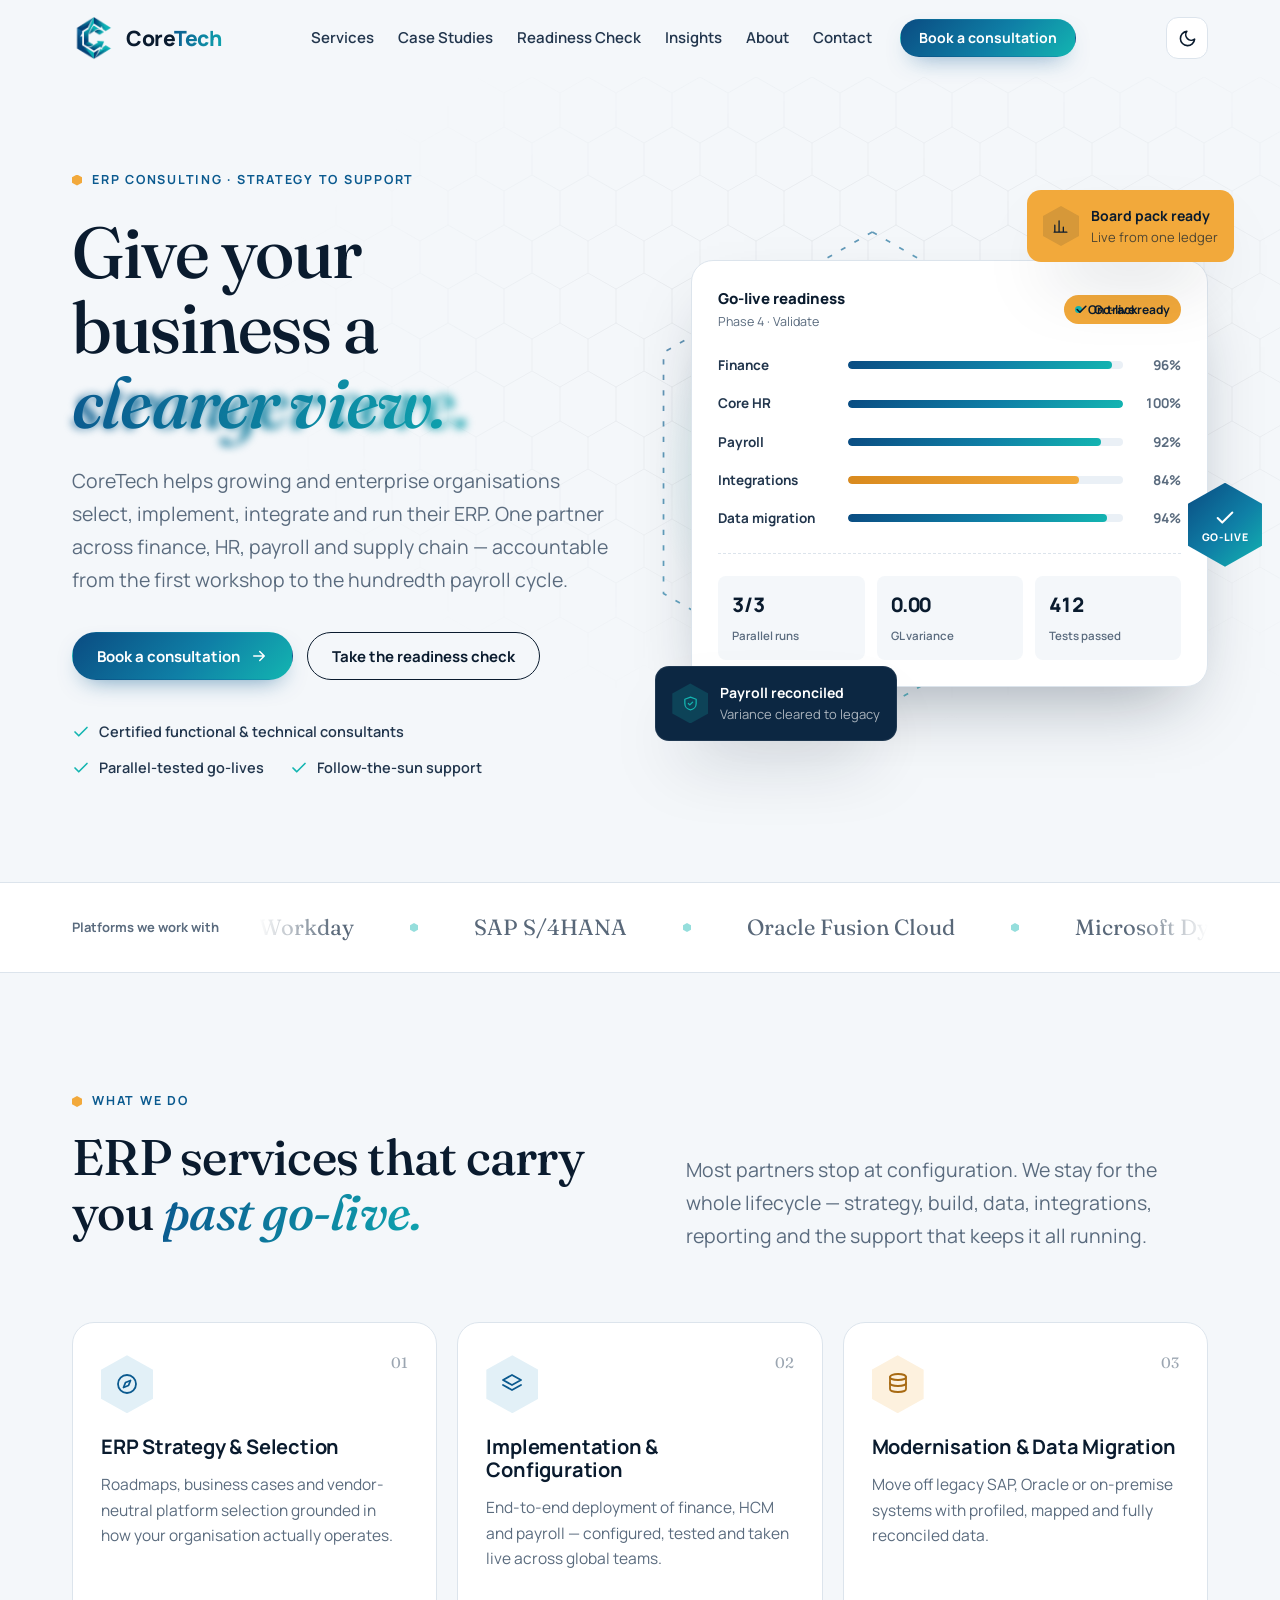
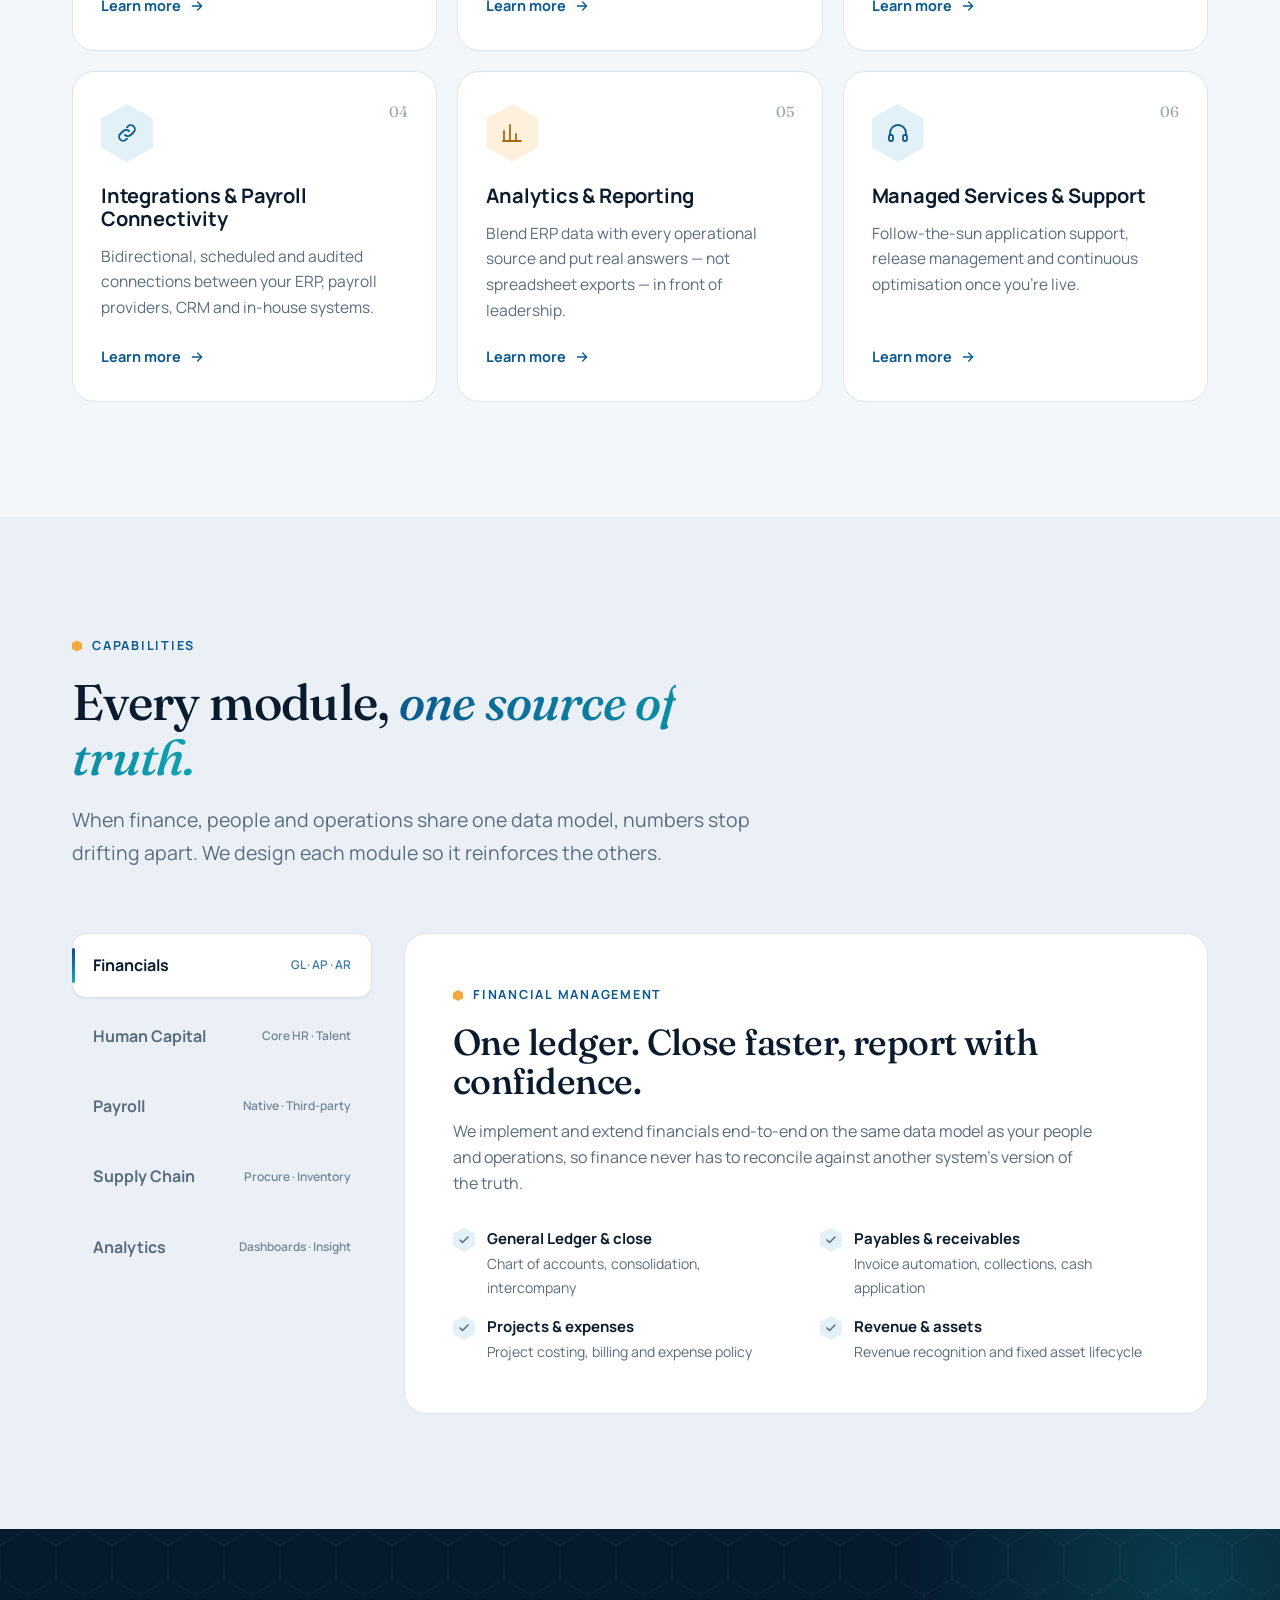
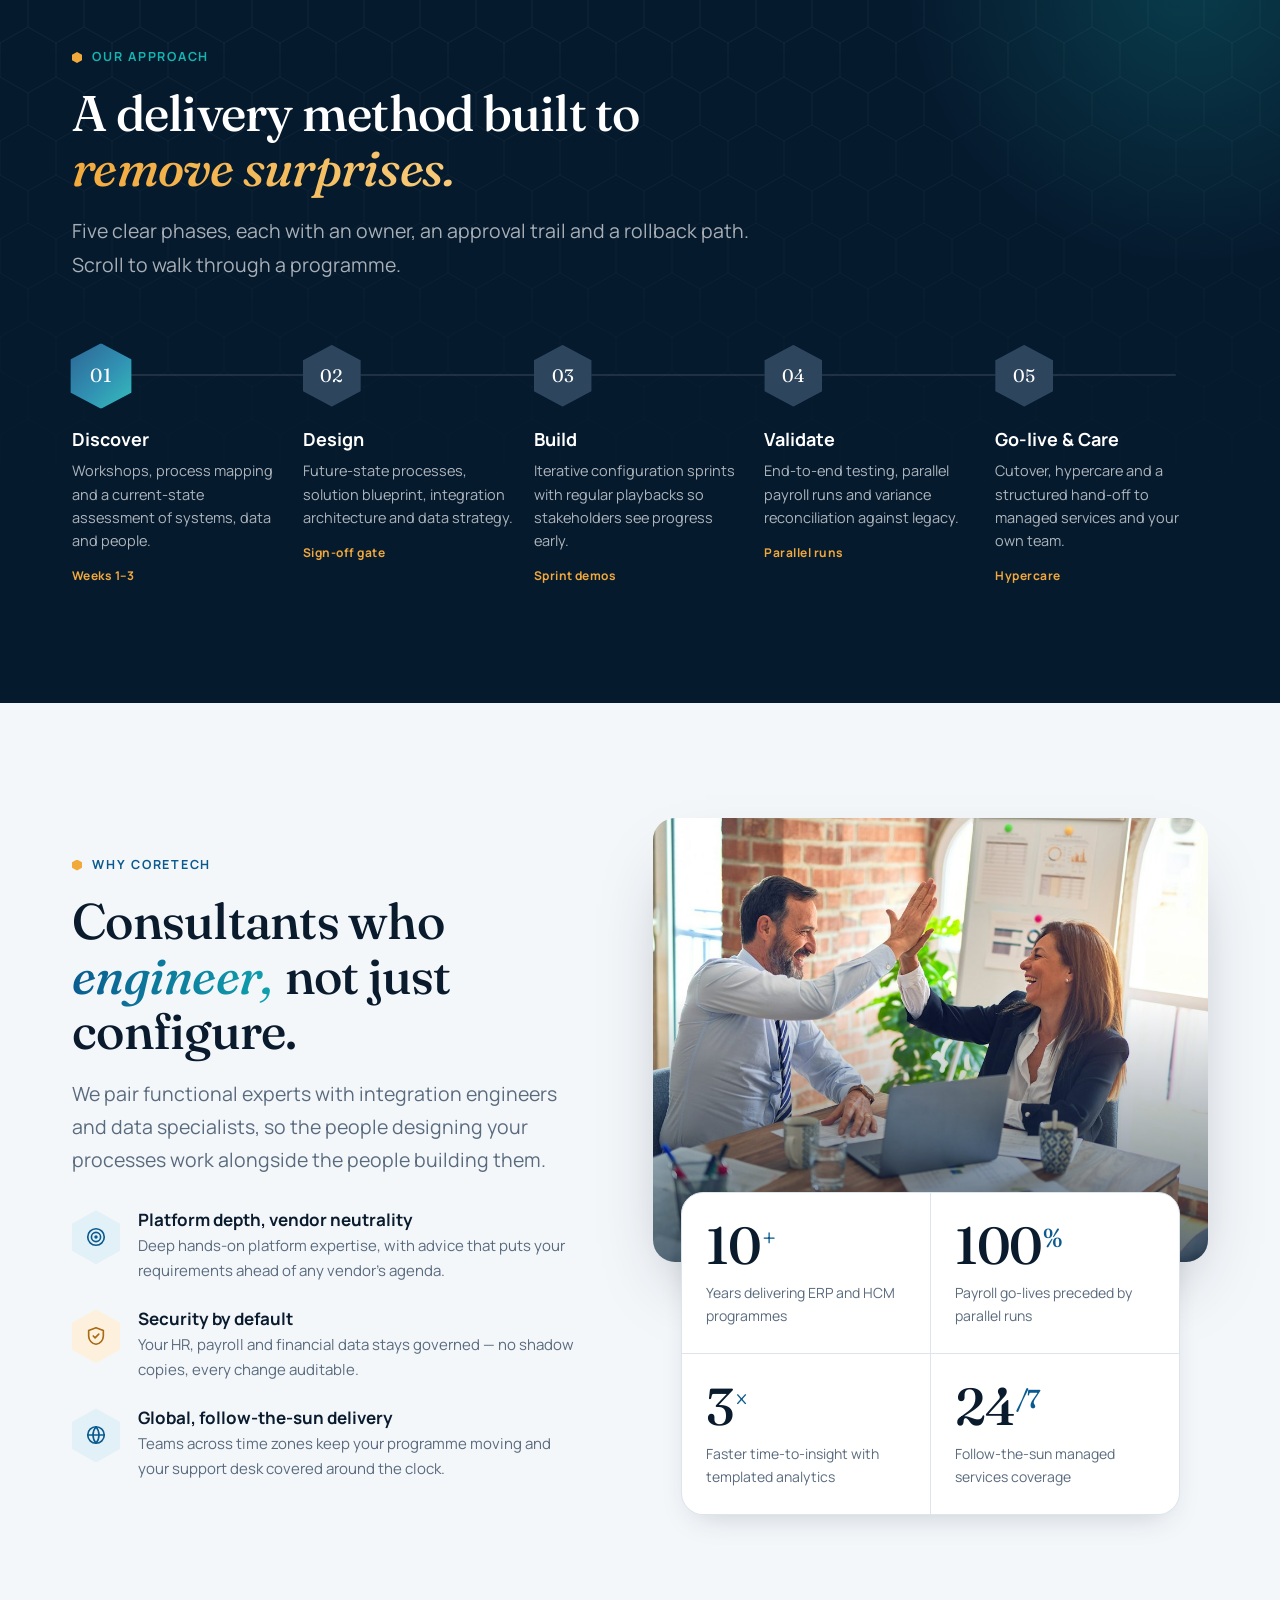
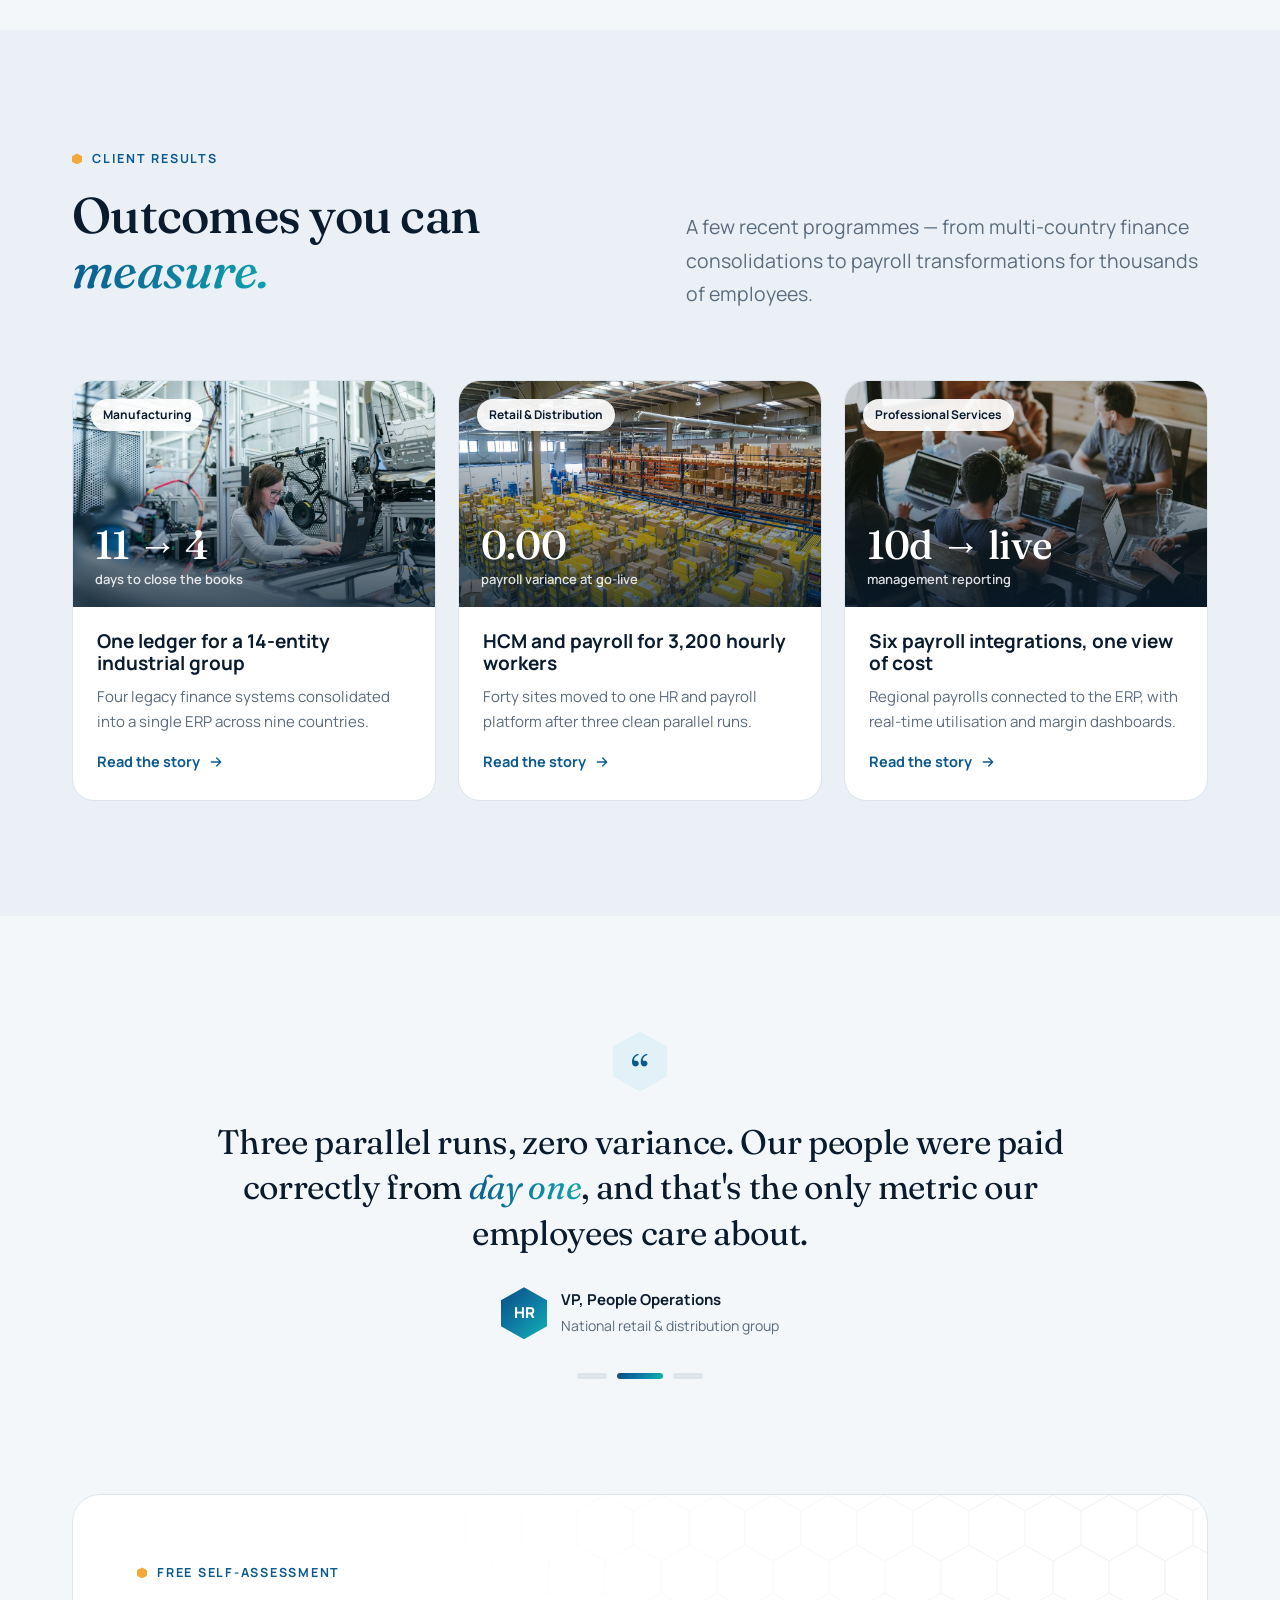
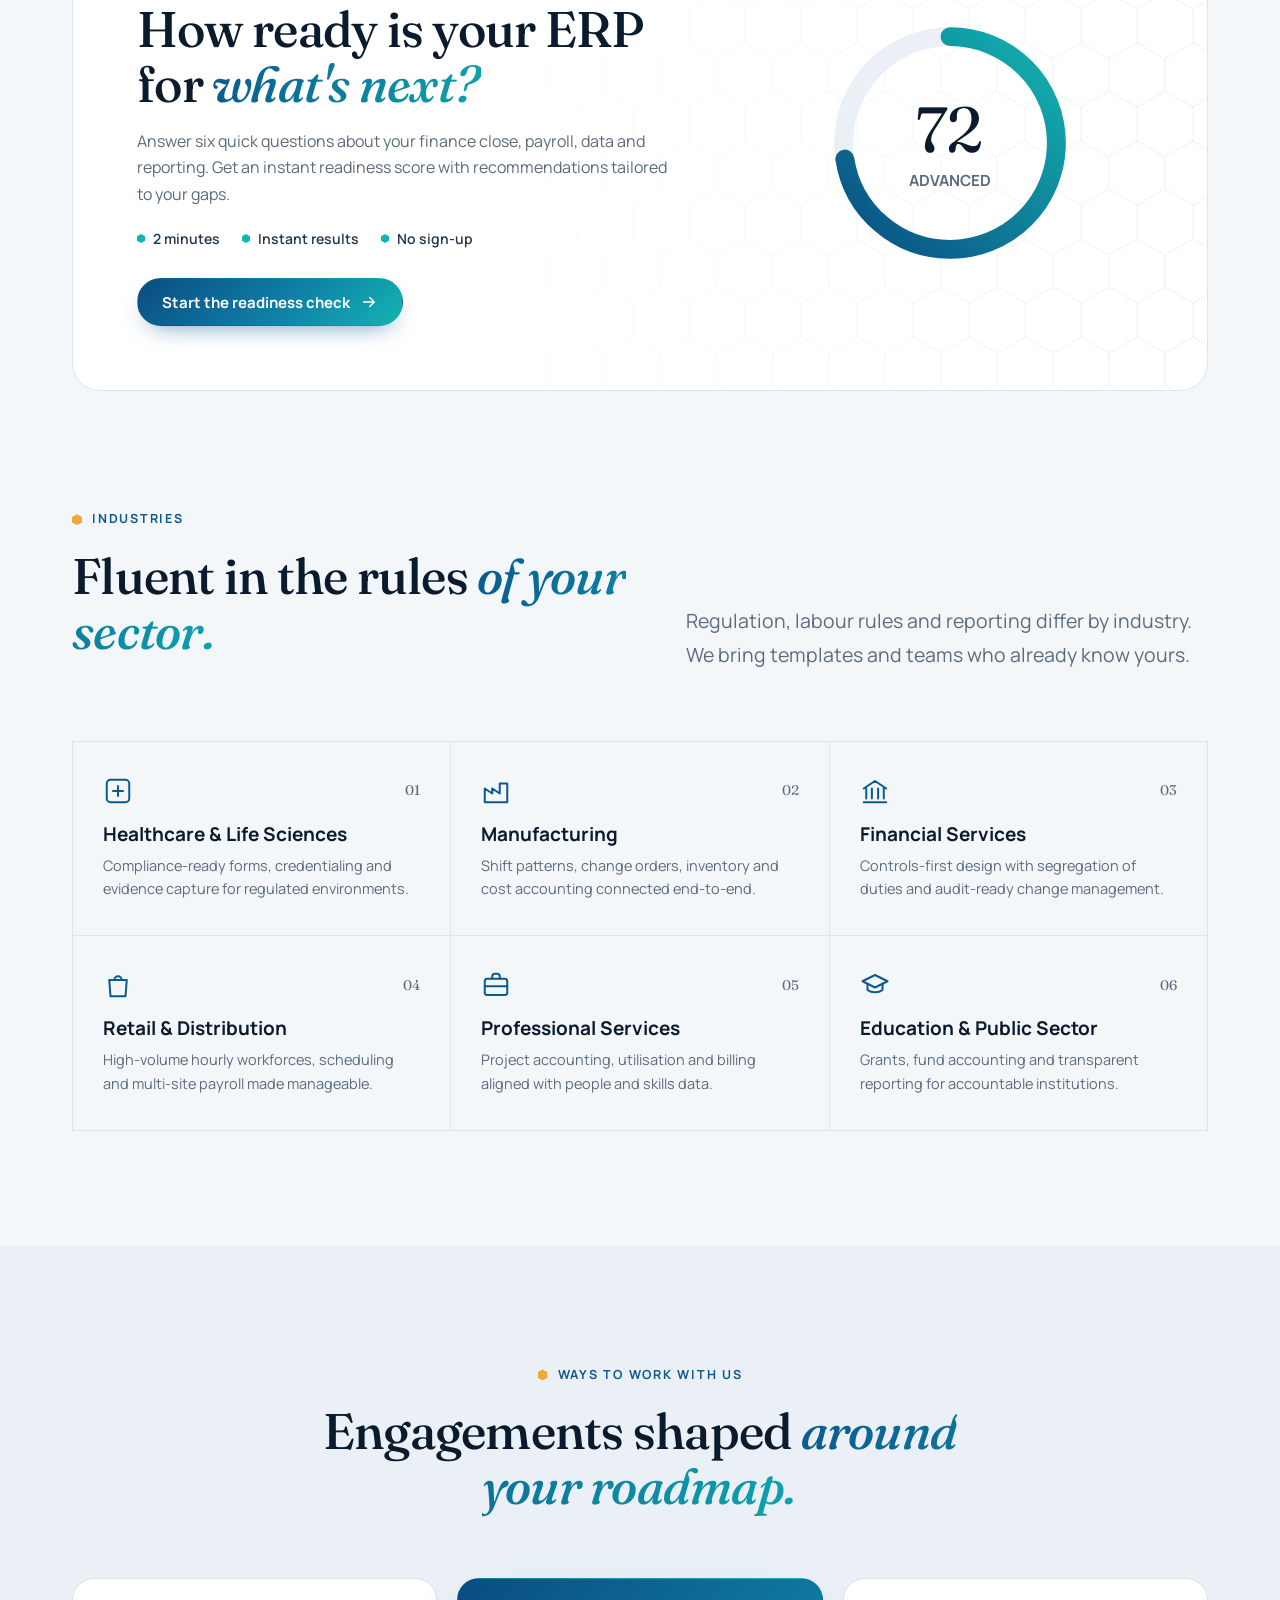
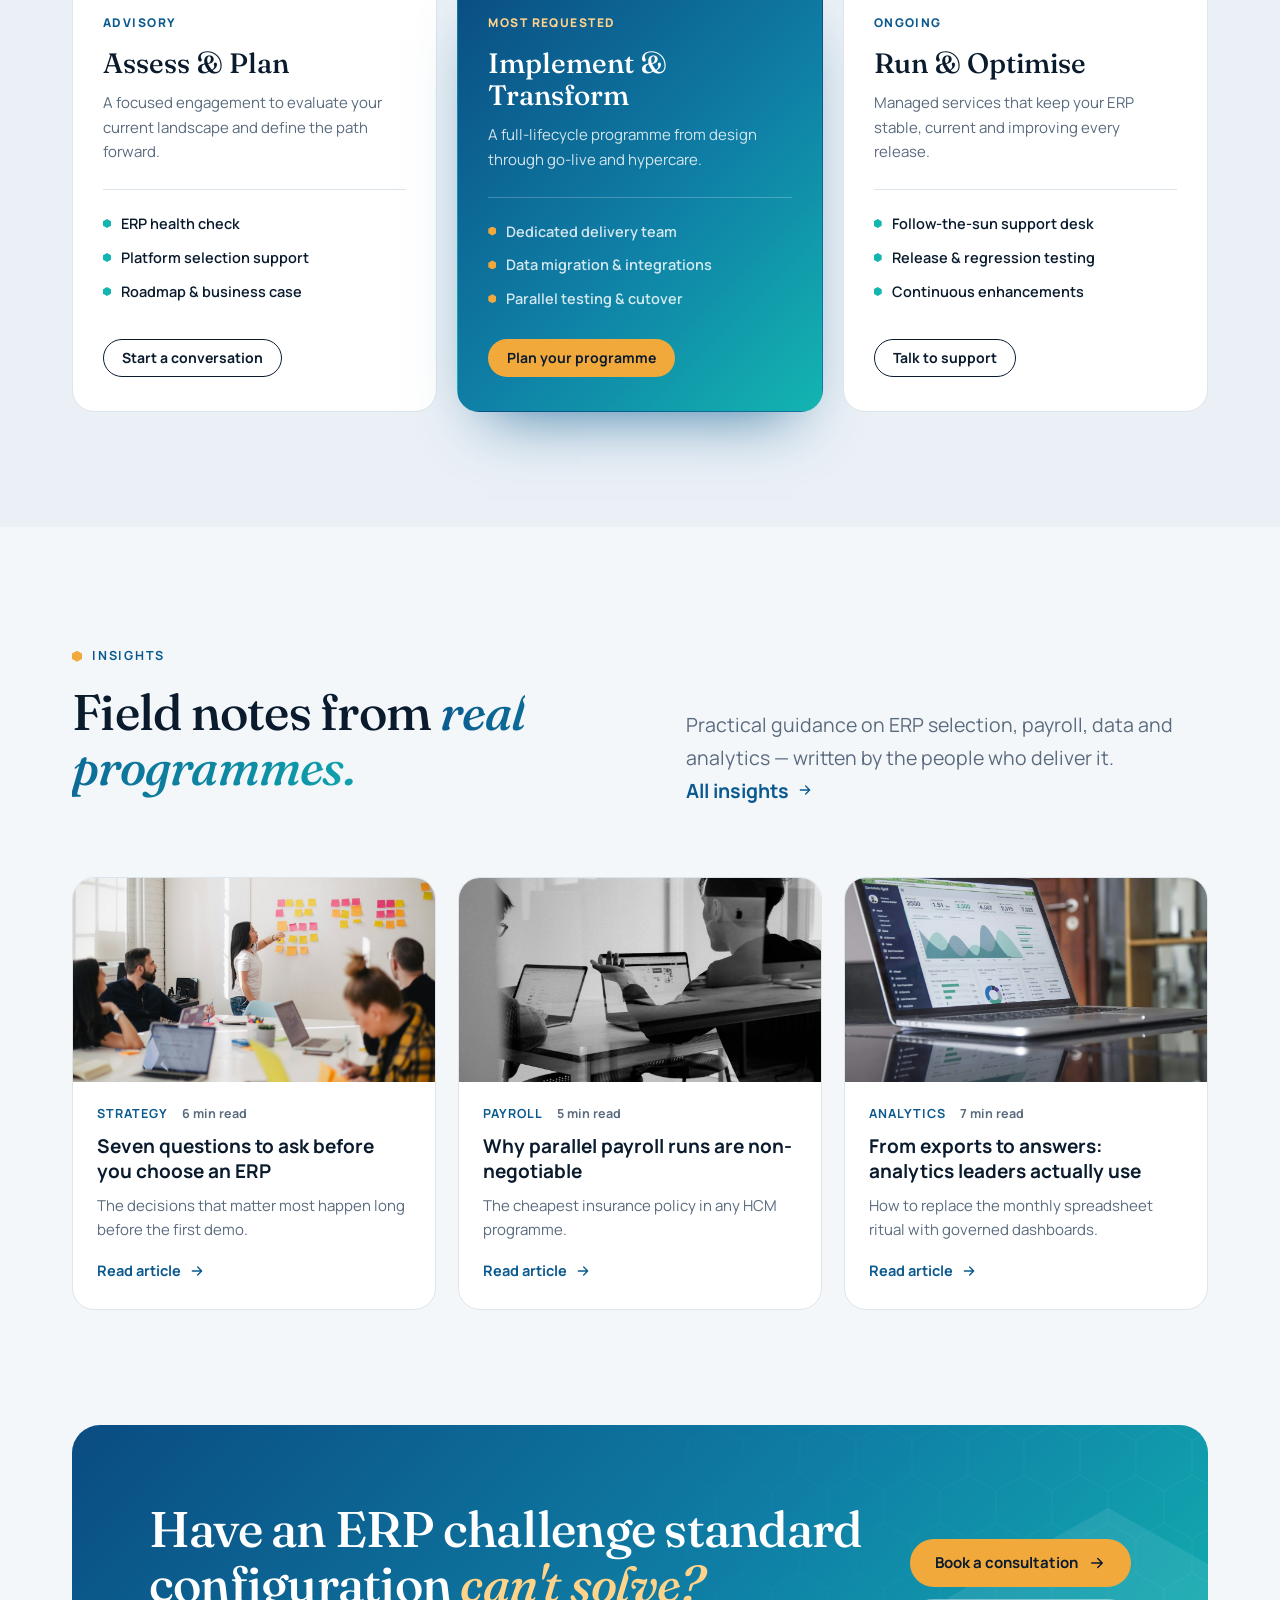
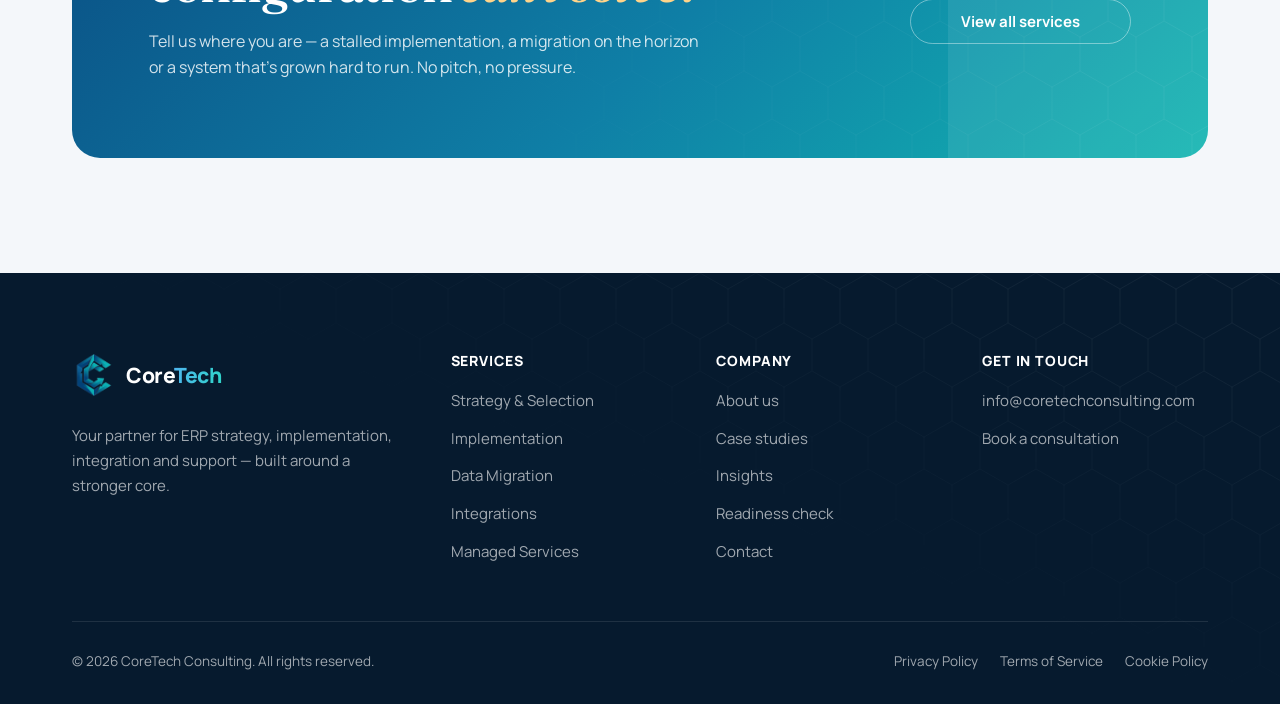
==== index.html @ e97bbd19 "Add CoreTech ERP consulting website Static HTML/CSS/JS site with home, services, case studies, readi" ====
<!DOCTYPE html>
<html lang="en" class="no-js">
<head>
  <meta charset="UTF-8">
  <meta name="viewport" content="width=device-width, initial-scale=1">
  <title>CoreTech | ERP Consulting, Implementation &amp; Support</title>
  <meta name="description" content="CoreTech helps organisations plan, implement, integrate and support their ERP — finance, HR, payroll, supply chain and analytics.">
  <meta name="theme-color" content="#061A2E">
  <script>try{var t=localStorage.getItem("ct-theme");if(t==="light"||t==="dark")document.documentElement.setAttribute("data-theme",t)}catch(e){}</script>
  <link rel="icon" href="assets/img/logo-mark-64.png" type="image/png">
  <link rel="apple-touch-icon" href="assets/img/logo-mark-192.png">
  <link rel="preconnect" href="https://fonts.googleapis.com">
  <link rel="preconnect" href="https://fonts.gstatic.com" crossorigin>
  <link href="https://fonts.googleapis.com/css2?family=Fraunces:ital,opsz,wght@0,9..144,400..600;1,9..144,400..600&family=Manrope:wght@400;500;600;700;800&display=swap" rel="stylesheet">
  <link rel="stylesheet" href="assets/css/styles.css">
</head>
<body>
  <a class="skip-link" href="#main">Skip to content</a>
  <header class="site-header" data-header>
    <div class="container nav">
      <a class="brand" href="index.html" aria-label="CoreTech home"><img class="brand-mark" src="assets/img/logo-mark-192.png" width="44" height="44" alt=""><span class="brand-name">Core<span>Tech</span></span></a>
      <div class="nav-menu" id="nav-menu">
        <nav class="nav-links" aria-label="Primary">
          <a href="services.html">Services</a>
          <a href="case-studies.html">Case Studies</a>
          <a href="readiness.html">Readiness Check</a>
          <a href="insights.html">Insights</a>
          <a href="about.html">About</a>
          <a href="contact.html">Contact</a>
        </nav>
        <a class="btn btn--primary btn--sm" href="contact.html">Book a consultation</a>
      </div>
      <div class="nav-tools">
        <button class="theme-toggle" type="button" aria-label="Toggle dark mode"><span class="i-moon"><svg viewBox="0 0 24 24" fill="none" stroke="currentColor" stroke-linecap="round" stroke-linejoin="round" aria-hidden="true" stroke-width="2"><path d="M21 12.8A9 9 0 1 1 11.2 3a7 7 0 0 0 9.8 9.8z"/></svg></span><span class="i-sun"><svg viewBox="0 0 24 24" fill="none" stroke="currentColor" stroke-linecap="round" stroke-linejoin="round" aria-hidden="true" stroke-width="2"><circle cx="12" cy="12" r="4"/><path d="M12 2v2M12 20v2M4.9 4.9l1.4 1.4M17.7 17.7l1.4 1.4M2 12h2M20 12h2M4.9 19.1l1.4-1.4M17.7 6.3l1.4-1.4"/></svg></span></button>
        <button class="nav-toggle" type="button" aria-expanded="false" aria-controls="nav-menu" aria-label="Toggle menu"><span></span></button>
      </div>
    </div>
  </header>

  <main id="main">
    <!-- Hero -->
    <section class="hero hex-bg">
      <div class="container hero-grid">
        <div>
          <span class="eyebrow reveal">ERP consulting · Strategy to support</span>
          <h1 class="display reveal reveal-d1">Give your business a
            <span class="rotator" data-rotator><span class="is-active"><em>stronger core.</em></span><span><em>faster close.</em></span><span><em>clearer view.</em></span><span><em>single truth.</em></span></span>
          </h1>
          <p class="lead reveal reveal-d2">CoreTech helps growing and enterprise organisations select, implement, integrate and run their ERP. One partner across finance, HR, payroll and supply chain — accountable from the first workshop to the hundredth payroll cycle.</p>
          <div class="hero-actions reveal reveal-d3">
            <a class="btn btn--primary btn--magnetic" href="contact.html">Book a consultation <svg viewBox="0 0 24 24" fill="none" stroke="currentColor" stroke-linecap="round" stroke-linejoin="round" aria-hidden="true" stroke-width="2"><path d="M5 12h14M13 6l6 6-6 6"/></svg></a>
            <a class="btn btn--ghost" href="readiness.html">Take the readiness check</a>
          </div>
          <ul class="hero-points reveal reveal-d4">
            <li><svg viewBox="0 0 24 24" fill="none" stroke="currentColor" stroke-linecap="round" stroke-linejoin="round" aria-hidden="true" stroke-width="2.2"><path d="M20 6 9 17l-5-5"/></svg>Certified functional &amp; technical consultants</li>
            <li><svg viewBox="0 0 24 24" fill="none" stroke="currentColor" stroke-linecap="round" stroke-linejoin="round" aria-hidden="true" stroke-width="2.2"><path d="M20 6 9 17l-5-5"/></svg>Parallel-tested go-lives</li>
            <li><svg viewBox="0 0 24 24" fill="none" stroke="currentColor" stroke-linecap="round" stroke-linejoin="round" aria-hidden="true" stroke-width="2.2"><path d="M20 6 9 17l-5-5"/></svg>Follow-the-sun support</li>
          </ul>
        </div>

        <div class="panel-wrap reveal reveal-d2" data-animate data-golive data-tilt>
          <svg class="hero-hex" viewBox="0 0 600 600" aria-hidden="true">
            <defs>
              <linearGradient id="hexGrad" x1="0" y1="0" x2="1" y2="1">
                <stop offset="0" stop-color="#0A4C82"/><stop offset=".55" stop-color="#0F7FA6"/><stop offset="1" stop-color="#13B5B1"/>
              </linearGradient>
              <radialGradient id="hexGlow"><stop offset="0" stop-color="#13B5B1" stop-opacity=".28"/><stop offset="1" stop-color="#13B5B1" stop-opacity="0"/></radialGradient>
            </defs>
            <circle cx="300" cy="300" r="260" fill="url(#hexGlow)"/>
            <g class="spin"><polygon points="300,20 542.5,160 542.5,440 300,580 57.5,440 57.5,160" fill="none" stroke="url(#hexGrad)" stroke-width="2" stroke-dasharray="6 12" opacity=".7"/></g>
            <g class="spin-rev">
              <polygon points="300,90 481.9,195 481.9,405 300,510 118.1,405 118.1,195" fill="none" stroke="url(#hexGrad)" stroke-width="1.5" opacity=".45"/>
              <circle cx="300" cy="90" r="6" fill="#F2A93B"/><circle cx="481.9" cy="405" r="5" fill="#13B5B1"/><circle cx="118.1" cy="405" r="5" fill="#0F7FA6"/>
            </g>
          </svg>
          <div class="panel-tilt">
            <div class="panel" role="img" aria-label="Illustrative go-live readiness dashboard showing workstream progress">
              <div class="panel-head">
                <div>
                  <div class="panel-title">Go-live readiness</div>
                  <div class="panel-sub">Phase 4 · Validate</div>
                </div>
                <span class="pill"><span class="pill-track">On track</span><span class="pill-live"><svg viewBox="0 0 24 24" fill="none" stroke="currentColor" stroke-linecap="round" stroke-linejoin="round" aria-hidden="true" stroke-width="3"><path d="M20 6 9 17l-5-5"/></svg> Go-live ready</span></span>
              </div>
              <div class="workstreams">
                <div class="ws-row"><span class="ws-name">Finance</span><span class="ws-bar"><i data-width="96%"></i></span><span class="ws-val">96%</span></div>
                <div class="ws-row"><span class="ws-name">Core HR</span><span class="ws-bar"><i data-width="100%"></i></span><span class="ws-val">100%</span></div>
                <div class="ws-row"><span class="ws-name">Payroll</span><span class="ws-bar"><i data-width="92%"></i></span><span class="ws-val">92%</span></div>
                <div class="ws-row"><span class="ws-name">Integrations</span><span class="ws-bar"><i class="is-amber" data-width="84%"></i></span><span class="ws-val">84%</span></div>
                <div class="ws-row"><span class="ws-name">Data migration</span><span class="ws-bar"><i data-width="94%"></i></span><span class="ws-val">94%</span></div>
              </div>
              <div class="panel-metrics">
                <div class="metric"><b><span data-count="3">0</span>/3</b><span>Parallel runs</span></div>
                <div class="metric"><b>0.00</b><span>GL variance</span></div>
                <div class="metric"><b data-count="412">0</b><span>Tests passed</span></div>
              </div>
            </div>
            <div class="golive-stamp" aria-hidden="true"><div><svg viewBox="0 0 24 24" fill="none" stroke="currentColor" stroke-linecap="round" stroke-linejoin="round" aria-hidden="true" stroke-width="2.2"><path d="M20 6 9 17l-5-5"/></svg>GO-LIVE</div></div>
            <div class="float-card float-card--a" aria-hidden="true">
              <span class="fc-icon"><svg viewBox="0 0 24 24" fill="none" stroke="currentColor" stroke-linecap="round" stroke-linejoin="round" aria-hidden="true" stroke-width="1.8"><path d="M12 3 4 6v6c0 4.5 3.4 8.3 8 9 4.6-.7 8-4.5 8-9V6l-8-3z"/><path d="m9 12 2 2 4-4"/></svg></span>
              <div><b>Payroll reconciled</b><span>Variance cleared to legacy</span></div>
            </div>
            <div class="float-card float-card--b" aria-hidden="true">
              <span class="fc-icon"><svg viewBox="0 0 24 24" fill="none" stroke="currentColor" stroke-linecap="round" stroke-linejoin="round" aria-hidden="true" stroke-width="1.8"><path d="M4 20V10M10 20V4M16 20v-7M21 20H3"/></svg></span>
              <div><b>Board pack ready</b><span>Live from one ledger</span></div>
            </div>
          </div>
        </div>
      </div>
    </section>

    <!-- Platforms -->
    <section class="platforms" aria-label="Platforms we work with">
      <div class="container platforms-inner">
        <span class="platforms-label">Platforms we work with</span>
        <div class="marquee">
          <div class="marquee-track">
            <span>Workday</span><span>SAP S/4HANA</span><span>Oracle Fusion Cloud</span><span>Microsoft Dynamics 365</span><span>Oracle NetSuite</span><span>Acumatica</span><span>SuccessFactors</span><span>Dayforce</span>
            <span aria-hidden="true">Workday</span><span aria-hidden="true">SAP S/4HANA</span><span aria-hidden="true">Oracle Fusion Cloud</span><span aria-hidden="true">Microsoft Dynamics 365</span><span aria-hidden="true">Oracle NetSuite</span><span aria-hidden="true">Acumatica</span><span aria-hidden="true">SuccessFactors</span><span aria-hidden="true">Dayforce</span>
          </div>
        </div>
      </div>
    </section>

    <!-- Services -->
    <section class="section" id="services">
      <div class="container">
        <div class="section-head section-head--split">
          <div>
            <span class="eyebrow reveal">What we do</span>
            <h2 class="h2 reveal reveal-d1">ERP services that carry you <em>past go-live.</em></h2>
          </div>
          <p class="lead reveal reveal-d2">Most partners stop at configuration. We stay for the whole lifecycle — strategy, build, data, integrations, reporting and the support that keeps it all running.</p>
        </div>
        <div class="cards">
          <article class="card reveal"><span class="card-num">01</span><span class="icon"><svg viewBox="0 0 24 24" fill="none" stroke="currentColor" stroke-linecap="round" stroke-linejoin="round" aria-hidden="true" stroke-width="1.8"><circle cx="12" cy="12" r="9"/><path d="m15.5 8.5-2 5-5 2 2-5z"/></svg></span><h3 class="h3">ERP Strategy &amp; Selection</h3><p>Roadmaps, business cases and vendor-neutral platform selection grounded in how your organisation actually operates.</p><a class="link-arrow" href="services.html#strategy">Learn more <svg viewBox="0 0 24 24" fill="none" stroke="currentColor" stroke-linecap="round" stroke-linejoin="round" aria-hidden="true" stroke-width="2"><path d="M5 12h14M13 6l6 6-6 6"/></svg></a></article>
          <article class="card reveal reveal-d1"><span class="card-num">02</span><span class="icon"><svg viewBox="0 0 24 24" fill="none" stroke="currentColor" stroke-linecap="round" stroke-linejoin="round" aria-hidden="true" stroke-width="1.8"><path d="m12 3 9 5-9 5-9-5 9-5z"/><path d="m3 13 9 5 9-5"/></svg></span><h3 class="h3">Implementation &amp; Configuration</h3><p>End-to-end deployment of finance, HCM and payroll — configured, tested and taken live across global teams.</p><a class="link-arrow" href="services.html#implementation">Learn more <svg viewBox="0 0 24 24" fill="none" stroke="currentColor" stroke-linecap="round" stroke-linejoin="round" aria-hidden="true" stroke-width="2"><path d="M5 12h14M13 6l6 6-6 6"/></svg></a></article>
          <article class="card reveal reveal-d2"><span class="card-num">03</span><span class="icon icon--amber"><svg viewBox="0 0 24 24" fill="none" stroke="currentColor" stroke-linecap="round" stroke-linejoin="round" aria-hidden="true" stroke-width="1.8"><ellipse cx="12" cy="5" rx="8" ry="3"/><path d="M4 5v6c0 1.7 3.6 3 8 3s8-1.3 8-3V5"/><path d="M4 11v6c0 1.7 3.6 3 8 3s8-1.3 8-3v-6"/></svg></span><h3 class="h3">Modernisation &amp; Data Migration</h3><p>Move off legacy SAP, Oracle or on-premise systems with profiled, mapped and fully reconciled data.</p><a class="link-arrow" href="services.html#migration">Learn more <svg viewBox="0 0 24 24" fill="none" stroke="currentColor" stroke-linecap="round" stroke-linejoin="round" aria-hidden="true" stroke-width="2"><path d="M5 12h14M13 6l6 6-6 6"/></svg></a></article>
          <article class="card reveal"><span class="card-num">04</span><span class="icon"><svg viewBox="0 0 24 24" fill="none" stroke="currentColor" stroke-linecap="round" stroke-linejoin="round" aria-hidden="true" stroke-width="1.8"><path d="M10 14a4 4 0 0 0 5.7 0l3-3a4 4 0 0 0-5.7-5.7l-1 1"/><path d="M14 10a4 4 0 0 0-5.7 0l-3 3a4 4 0 0 0 5.7 5.7l1-1"/></svg></span><h3 class="h3">Integrations &amp; Payroll Connectivity</h3><p>Bidirectional, scheduled and audited connections between your ERP, payroll providers, CRM and in-house systems.</p><a class="link-arrow" href="services.html#integrations">Learn more <svg viewBox="0 0 24 24" fill="none" stroke="currentColor" stroke-linecap="round" stroke-linejoin="round" aria-hidden="true" stroke-width="2"><path d="M5 12h14M13 6l6 6-6 6"/></svg></a></article>
          <article class="card reveal reveal-d1"><span class="card-num">05</span><span class="icon icon--amber"><svg viewBox="0 0 24 24" fill="none" stroke="currentColor" stroke-linecap="round" stroke-linejoin="round" aria-hidden="true" stroke-width="1.8"><path d="M4 20V10M10 20V4M16 20v-7M21 20H3"/></svg></span><h3 class="h3">Analytics &amp; Reporting</h3><p>Blend ERP data with every operational source and put real answers — not spreadsheet exports — in front of leadership.</p><a class="link-arrow" href="services.html#analytics">Learn more <svg viewBox="0 0 24 24" fill="none" stroke="currentColor" stroke-linecap="round" stroke-linejoin="round" aria-hidden="true" stroke-width="2"><path d="M5 12h14M13 6l6 6-6 6"/></svg></a></article>
          <article class="card reveal reveal-d2"><span class="card-num">06</span><span class="icon"><svg viewBox="0 0 24 24" fill="none" stroke="currentColor" stroke-linecap="round" stroke-linejoin="round" aria-hidden="true" stroke-width="1.8"><path d="M4 14v-2a8 8 0 0 1 16 0v2"/><rect x="3" y="14" width="4" height="6" rx="1.5"/><rect x="17" y="14" width="4" height="6" rx="1.5"/></svg></span><h3 class="h3">Managed Services &amp; Support</h3><p>Follow-the-sun application support, release management and continuous optimisation once you're live.</p><a class="link-arrow" href="services.html#support">Learn more <svg viewBox="0 0 24 24" fill="none" stroke="currentColor" stroke-linecap="round" stroke-linejoin="round" aria-hidden="true" stroke-width="2"><path d="M5 12h14M13 6l6 6-6 6"/></svg></a></article>
        </div>
      </div>
    </section>

    <!-- Capabilities -->
    <section class="section section--alt" id="capabilities">
      <div class="container">
        <div class="section-head">
          <span class="eyebrow reveal">Capabilities</span>
          <h2 class="h2 reveal reveal-d1">Every module, <em>one source of truth.</em></h2>
          <p class="lead reveal reveal-d2">When finance, people and operations share one data model, numbers stop drifting apart. We design each module so it reinforces the others.</p>
        </div>
        <div class="tabs reveal" data-tabs>
          <div class="tab-list" role="tablist" aria-label="ERP capabilities">
            <button class="tab-btn" role="tab" id="tab-fin" aria-controls="panel-fin" aria-selected="true">Financials <small>GL · AP · AR</small></button>
            <button class="tab-btn" role="tab" id="tab-hcm" aria-controls="panel-hcm" aria-selected="false" tabindex="-1">Human Capital <small>Core HR · Talent</small></button>
            <button class="tab-btn" role="tab" id="tab-pay" aria-controls="panel-pay" aria-selected="false" tabindex="-1">Payroll <small>Native · Third-party</small></button>
            <button class="tab-btn" role="tab" id="tab-scm" aria-controls="panel-scm" aria-selected="false" tabindex="-1">Supply Chain <small>Procure · Inventory</small></button>
            <button class="tab-btn" role="tab" id="tab-ana" aria-controls="panel-ana" aria-selected="false" tabindex="-1">Analytics <small>Dashboards · Insight</small></button>
          </div>
          <div class="tab-panel" role="tabpanel" id="panel-fin" aria-labelledby="tab-fin">
            <span class="eyebrow">Financial management</span>
            <h3 class="h2">One ledger. Close faster, report with confidence.</h3>
            <p>We implement and extend financials end-to-end on the same data model as your people and operations, so finance never has to reconcile against another system's version of the truth.</p>
            <ul class="feature-list">
              <li><span class="check"><svg viewBox="0 0 24 24" fill="none" stroke="currentColor" stroke-linecap="round" stroke-linejoin="round" aria-hidden="true" stroke-width="3"><path d="M20 6 9 17l-5-5"/></svg></span><div><b>General Ledger &amp; close</b><span>Chart of accounts, consolidation, intercompany</span></div></li>
              <li><span class="check"><svg viewBox="0 0 24 24" fill="none" stroke="currentColor" stroke-linecap="round" stroke-linejoin="round" aria-hidden="true" stroke-width="3"><path d="M20 6 9 17l-5-5"/></svg></span><div><b>Payables &amp; receivables</b><span>Invoice automation, collections, cash application</span></div></li>
              <li><span class="check"><svg viewBox="0 0 24 24" fill="none" stroke="currentColor" stroke-linecap="round" stroke-linejoin="round" aria-hidden="true" stroke-width="3"><path d="M20 6 9 17l-5-5"/></svg></span><div><b>Projects &amp; expenses</b><span>Project costing, billing and expense policy</span></div></li>
              <li><span class="check"><svg viewBox="0 0 24 24" fill="none" stroke="currentColor" stroke-linecap="round" stroke-linejoin="round" aria-hidden="true" stroke-width="3"><path d="M20 6 9 17l-5-5"/></svg></span><div><b>Revenue &amp; assets</b><span>Revenue recognition and fixed asset lifecycle</span></div></li>
            </ul>
          </div>
          <div class="tab-panel" role="tabpanel" id="panel-hcm" aria-labelledby="tab-hcm" hidden>
            <span class="eyebrow">Human capital management</span>
            <h3 class="h2">An HR system that mirrors how you really work.</h3>
            <p>From core HR and recruiting to compensation, absence and performance, we configure, migrate, test and take HCM live — across countries and complex organisation structures.</p>
            <ul class="feature-list">
              <li><span class="check"><svg viewBox="0 0 24 24" fill="none" stroke="currentColor" stroke-linecap="round" stroke-linejoin="round" aria-hidden="true" stroke-width="3"><path d="M20 6 9 17l-5-5"/></svg></span><div><b>Core HR &amp; organisation</b><span>Positions, hierarchies, security and self-service</span></div></li>
              <li><span class="check"><svg viewBox="0 0 24 24" fill="none" stroke="currentColor" stroke-linecap="round" stroke-linejoin="round" aria-hidden="true" stroke-width="3"><path d="M20 6 9 17l-5-5"/></svg></span><div><b>Recruiting &amp; onboarding</b><span>Candidate pipeline, offers and first-day readiness</span></div></li>
              <li><span class="check"><svg viewBox="0 0 24 24" fill="none" stroke="currentColor" stroke-linecap="round" stroke-linejoin="round" aria-hidden="true" stroke-width="3"><path d="M20 6 9 17l-5-5"/></svg></span><div><b>Compensation &amp; benefits</b><span>Salary, bonus and equity plans; open enrolment</span></div></li>
              <li><span class="check"><svg viewBox="0 0 24 24" fill="none" stroke="currentColor" stroke-linecap="round" stroke-linejoin="round" aria-hidden="true" stroke-width="3"><path d="M20 6 9 17l-5-5"/></svg></span><div><b>Absence, time &amp; talent</b><span>Leave rules, shifts, goals, reviews and succession</span></div></li>
            </ul>
          </div>
          <div class="tab-panel" role="tabpanel" id="panel-pay" aria-labelledby="tab-pay" hidden>
            <span class="eyebrow">Payroll</span>
            <h3 class="h2">No first-cycle surprises. That's the goal.</h3>
            <p>Whether you run payroll natively in your ERP or keep a specialist provider for country coverage, we design, connect and parallel-test until results match to the cent.</p>
            <ul class="feature-list">
              <li><span class="check"><svg viewBox="0 0 24 24" fill="none" stroke="currentColor" stroke-linecap="round" stroke-linejoin="round" aria-hidden="true" stroke-width="3"><path d="M20 6 9 17l-5-5"/></svg></span><div><b>Native payroll design</b><span>Earnings, deductions, tax setup and pay groups</span></div></li>
              <li><span class="check"><svg viewBox="0 0 24 24" fill="none" stroke="currentColor" stroke-linecap="round" stroke-linejoin="round" aria-hidden="true" stroke-width="3"><path d="M20 6 9 17l-5-5"/></svg></span><div><b>Third-party providers</b><span>ADP, Dayforce, SAP payroll and regional providers</span></div></li>
              <li><span class="check"><svg viewBox="0 0 24 24" fill="none" stroke="currentColor" stroke-linecap="round" stroke-linejoin="round" aria-hidden="true" stroke-width="3"><path d="M20 6 9 17l-5-5"/></svg></span><div><b>Parallel runs</b><span>Multiple cycles reconciled to legacy before go-live</span></div></li>
              <li><span class="check"><svg viewBox="0 0 24 24" fill="none" stroke="currentColor" stroke-linecap="round" stroke-linejoin="round" aria-hidden="true" stroke-width="3"><path d="M20 6 9 17l-5-5"/></svg></span><div><b>GL &amp; retro handling</b><span>Pay results and journal entries posted back, audited</span></div></li>
            </ul>
          </div>
          <div class="tab-panel" role="tabpanel" id="panel-scm" aria-labelledby="tab-scm" hidden>
            <span class="eyebrow">Supply chain &amp; operations</span>
            <h3 class="h2">From requisition to receipt, fully traceable.</h3>
            <p>We connect procurement, inventory and fulfilment to the ledger so spend is controlled, stock is visible and every transaction has an audit trail.</p>
            <ul class="feature-list">
              <li><span class="check"><svg viewBox="0 0 24 24" fill="none" stroke="currentColor" stroke-linecap="round" stroke-linejoin="round" aria-hidden="true" stroke-width="3"><path d="M20 6 9 17l-5-5"/></svg></span><div><b>Procure-to-pay</b><span>Requisitions, approvals, POs and three-way match</span></div></li>
              <li><span class="check"><svg viewBox="0 0 24 24" fill="none" stroke="currentColor" stroke-linecap="round" stroke-linejoin="round" aria-hidden="true" stroke-width="3"><path d="M20 6 9 17l-5-5"/></svg></span><div><b>Inventory &amp; warehousing</b><span>Multi-site stock, valuation and replenishment</span></div></li>
              <li><span class="check"><svg viewBox="0 0 24 24" fill="none" stroke="currentColor" stroke-linecap="round" stroke-linejoin="round" aria-hidden="true" stroke-width="3"><path d="M20 6 9 17l-5-5"/></svg></span><div><b>Order management</b><span>Quote-to-cash flows connected to billing</span></div></li>
              <li><span class="check"><svg viewBox="0 0 24 24" fill="none" stroke="currentColor" stroke-linecap="round" stroke-linejoin="round" aria-hidden="true" stroke-width="3"><path d="M20 6 9 17l-5-5"/></svg></span><div><b>Supplier management</b><span>Onboarding, contracts and performance tracking</span></div></li>
            </ul>
          </div>
          <div class="tab-panel" role="tabpanel" id="panel-ana" aria-labelledby="tab-ana" hidden>
            <span class="eyebrow">Analytics &amp; insight</span>
            <h3 class="h2">Leadership wants the answer, not another export.</h3>
            <p>We blend ERP data with CRM, data warehouse and legacy sources under one governed permission model, then deliver dashboards in weeks — not quarters.</p>
            <ul class="feature-list">
              <li><span class="check"><svg viewBox="0 0 24 24" fill="none" stroke="currentColor" stroke-linecap="round" stroke-linejoin="round" aria-hidden="true" stroke-width="3"><path d="M20 6 9 17l-5-5"/></svg></span><div><b>Workforce dashboards</b><span>Headcount, attrition and pay-equity insight</span></div></li>
              <li><span class="check"><svg viewBox="0 0 24 24" fill="none" stroke="currentColor" stroke-linecap="round" stroke-linejoin="round" aria-hidden="true" stroke-width="3"><path d="M20 6 9 17l-5-5"/></svg></span><div><b>Cost &amp; headcount models</b><span>Plans and forecasts tied to live actuals</span></div></li>
              <li><span class="check"><svg viewBox="0 0 24 24" fill="none" stroke="currentColor" stroke-linecap="round" stroke-linejoin="round" aria-hidden="true" stroke-width="3"><path d="M20 6 9 17l-5-5"/></svg></span><div><b>Real-time scorecards</b><span>KPIs that refresh with every transaction</span></div></li>
              <li><span class="check"><svg viewBox="0 0 24 24" fill="none" stroke="currentColor" stroke-linecap="round" stroke-linejoin="round" aria-hidden="true" stroke-width="3"><path d="M20 6 9 17l-5-5"/></svg></span><div><b>Governed data access</b><span>Row- and column-level security across sources</span></div></li>
            </ul>
          </div>
        </div>
      </div>
    </section>

    <!-- Approach -->
    <section class="section section--dark" id="approach">
      <div class="container">
        <div class="section-head">
          <span class="eyebrow eyebrow--light reveal">Our approach</span>
          <h2 class="h2 reveal reveal-d1">A delivery method built to <em>remove surprises.</em></h2>
          <p class="lead reveal reveal-d2">Five clear phases, each with an owner, an approval trail and a rollback path. Scroll to walk through a programme.</p>
        </div>
        <div class="steps" data-steps role="list">
          <span class="steps-track" aria-hidden="true"></span><span class="steps-fill" aria-hidden="true"></span>
          <div class="step" role="listitem"><span class="step-dot">01</span><h3>Discover</h3><p>Workshops, process mapping and a current-state assessment of systems, data and people.</p><span class="step-tag">Weeks 1–3</span></div>
          <div class="step" role="listitem"><span class="step-dot">02</span><h3>Design</h3><p>Future-state processes, solution blueprint, integration architecture and data strategy.</p><span class="step-tag">Sign-off gate</span></div>
          <div class="step" role="listitem"><span class="step-dot">03</span><h3>Build</h3><p>Iterative configuration sprints with regular playbacks so stakeholders see progress early.</p><span class="step-tag">Sprint demos</span></div>
          <div class="step" role="listitem"><span class="step-dot">04</span><h3>Validate</h3><p>End-to-end testing, parallel payroll runs and variance reconciliation against legacy.</p><span class="step-tag">Parallel runs</span></div>
          <div class="step" role="listitem"><span class="step-dot">05</span><h3>Go-live &amp; Care</h3><p>Cutover, hypercare and a structured hand-off to managed services and your own team.</p><span class="step-tag">Hypercare</span></div>
        </div>
      </div>
    </section>

    <!-- Why CoreTech -->
    <section class="section" id="why">
      <div class="container why-grid">
        <div>
          <span class="eyebrow reveal">Why CoreTech</span>
          <h2 class="h2 reveal reveal-d1" style="margin:16px 0 18px">Consultants who <em>engineer,</em> not just configure.</h2>
          <p class="lead reveal reveal-d2">We pair functional experts with integration engineers and data specialists, so the people designing your processes work alongside the people building them.</p>
          <ul class="why-list">
            <li class="reveal"><span class="icon"><svg viewBox="0 0 24 24" fill="none" stroke="currentColor" stroke-linecap="round" stroke-linejoin="round" aria-hidden="true" stroke-width="1.8"><circle cx="12" cy="12" r="9"/><circle cx="12" cy="12" r="5"/><circle cx="12" cy="12" r="1"/></svg></span><div><h3>Platform depth, vendor neutrality</h3><p>Deep hands-on platform expertise, with advice that puts your requirements ahead of any vendor's agenda.</p></div></li>
            <li class="reveal reveal-d1"><span class="icon icon--amber"><svg viewBox="0 0 24 24" fill="none" stroke="currentColor" stroke-linecap="round" stroke-linejoin="round" aria-hidden="true" stroke-width="1.8"><path d="M12 3 4 6v6c0 4.5 3.4 8.3 8 9 4.6-.7 8-4.5 8-9V6l-8-3z"/><path d="m9 12 2 2 4-4"/></svg></span><div><h3>Security by default</h3><p>Your HR, payroll and financial data stays governed — no shadow copies, every change auditable.</p></div></li>
            <li class="reveal reveal-d2"><span class="icon"><svg viewBox="0 0 24 24" fill="none" stroke="currentColor" stroke-linecap="round" stroke-linejoin="round" aria-hidden="true" stroke-width="1.8"><circle cx="12" cy="12" r="9"/><path d="M3 12h18M12 3a14 14 0 0 1 0 18M12 3a14 14 0 0 0 0 18"/></svg></span><div><h3>Global, follow-the-sun delivery</h3><p>Teams across time zones keep your programme moving and your support desk covered around the clock.</p></div></li>
          </ul>
        </div>
        <div class="why-visual reveal reveal-d2" data-animate>
          <div class="why-photo"><img src="assets/img/photos/go-live.jpg" alt="Two colleagues celebrating a successful project milestone" loading="lazy"></div>
          <div class="stats">
            <div class="stat"><div class="stat-num"><span data-count="10">0</span><sup>+</sup></div><p>Years delivering ERP and HCM programmes</p></div>
            <div class="stat"><div class="stat-num"><span data-count="100">0</span><small>%</small></div><p>Payroll go-lives preceded by parallel runs</p></div>
            <div class="stat"><div class="stat-num"><span data-count="3">0</span><small>×</small></div><p>Faster time-to-insight with templated analytics</p></div>
            <div class="stat"><div class="stat-num"><span data-count="24">0</span><small>/7</small></div><p>Follow-the-sun managed services coverage</p></div>
          </div>
        </div>
      </div>
    </section>

    <!-- Case studies (SAMPLE CONTENT: replace with real, approved client stories before launch) -->
    <section class="section section--alt" id="results">
      <div class="container">
        <div class="section-head section-head--split">
          <div>
            <span class="eyebrow reveal">Client results</span>
            <h2 class="h2 reveal reveal-d1">Outcomes you can <em>measure.</em></h2>
          </div>
          <p class="lead reveal reveal-d2">A few recent programmes — from multi-country finance consolidations to payroll transformations for thousands of employees.</p>
        </div>
        <div class="cases">
          <a class="case-card reveal" href="case-studies.html#manufacturer">
            <div class="case-media"><img src="assets/img/photos/manufacturing.jpg" alt="Engineer working at an industrial production line" loading="lazy"><span class="case-tag">Manufacturing</span><div class="case-metric"><b>11 → 4</b><span>days to close the books</span></div></div>
            <div class="case-body"><h3>One ledger for a 14-entity industrial group</h3><p>Four legacy finance systems consolidated into a single ERP across nine countries.</p><span class="link-arrow">Read the story <svg viewBox="0 0 24 24" fill="none" stroke="currentColor" stroke-linecap="round" stroke-linejoin="round" aria-hidden="true" stroke-width="2"><path d="M5 12h14M13 6l6 6-6 6"/></svg></span></div>
          </a>
          <a class="case-card reveal reveal-d1" href="case-studies.html#distribution">
            <div class="case-media"><img src="assets/img/photos/warehouse.jpg" alt="Large distribution warehouse with stocked shelving" loading="lazy"><span class="case-tag">Retail &amp; Distribution</span><div class="case-metric"><b>0.00</b><span>payroll variance at go-live</span></div></div>
            <div class="case-body"><h3>HCM and payroll for 3,200 hourly workers</h3><p>Forty sites moved to one HR and payroll platform after three clean parallel runs.</p><span class="link-arrow">Read the story <svg viewBox="0 0 24 24" fill="none" stroke="currentColor" stroke-linecap="round" stroke-linejoin="round" aria-hidden="true" stroke-width="2"><path d="M5 12h14M13 6l6 6-6 6"/></svg></span></div>
          </a>
          <a class="case-card reveal reveal-d2" href="case-studies.html#services-firm">
            <div class="case-media"><img src="assets/img/photos/collaboration.jpg" alt="Consultants collaborating around a table with laptops" loading="lazy"><span class="case-tag">Professional Services</span><div class="case-metric"><b>10d → live</b><span>management reporting</span></div></div>
            <div class="case-body"><h3>Six payroll integrations, one view of cost</h3><p>Regional payrolls connected to the ERP, with real-time utilisation and margin dashboards.</p><span class="link-arrow">Read the story <svg viewBox="0 0 24 24" fill="none" stroke="currentColor" stroke-linecap="round" stroke-linejoin="round" aria-hidden="true" stroke-width="2"><path d="M5 12h14M13 6l6 6-6 6"/></svg></span></div>
          </a>
        </div>
      </div>
    </section>

    <!-- Testimonials (SAMPLE CONTENT: replace with real, approved quotes before launch) -->
    <section class="section">
      <div class="container">
        <div class="quotes reveal" data-quotes>
          <div class="quote-mark" aria-hidden="true">&ldquo;</div>
          <div class="quote-slides">
            <figure class="quote-slide is-active" style="margin:0">
              <blockquote>CoreTech treated our go-live like it was their own. We closed the first month on the new ledger in <em>four days</em> — something our team didn't think was possible.</blockquote>
              <figcaption class="quote-by"><span class="quote-avatar">CF</span><span><b>Chief Financial Officer</b><span>Global industrial manufacturer</span></span></figcaption>
            </figure>
            <figure class="quote-slide" style="margin:0">
              <blockquote>Three parallel runs, zero variance. Our people were paid correctly from <em>day one</em>, and that's the only metric our employees care about.</blockquote>
              <figcaption class="quote-by"><span class="quote-avatar">HR</span><span><b>VP, People Operations</b><span>National retail &amp; distribution group</span></span></figcaption>
            </figure>
            <figure class="quote-slide" style="margin:0">
              <blockquote>They didn't just configure the system — they <em>engineered</em> the integrations so we stopped stitching spreadsheets together every month.</blockquote>
              <figcaption class="quote-by"><span class="quote-avatar">IT</span><span><b>Head of Business Systems</b><span>Multi-country professional services firm</span></span></figcaption>
            </figure>
          </div>
          <div class="quote-dots" role="group" aria-label="Choose testimonial">
            <button type="button" aria-label="Testimonial 1"></button><button type="button" aria-label="Testimonial 2"></button><button type="button" aria-label="Testimonial 3"></button>
          </div>
        </div>
      </div>
    </section>

    <!-- Readiness check teaser -->
    <section class="container">
      <div class="ready-band reveal">
        <div>
          <span class="eyebrow">Free self-assessment</span>
          <h2 class="h2">How ready is your ERP for <em>what's next?</em></h2>
          <p>Answer six quick questions about your finance close, payroll, data and reporting. Get an instant readiness score with recommendations tailored to your gaps.</p>
          <div class="ready-meta"><span>2 minutes</span><span>Instant results</span><span>No sign-up</span></div>
          <a class="btn btn--primary btn--magnetic" href="readiness.html">Start the readiness check <svg viewBox="0 0 24 24" fill="none" stroke="currentColor" stroke-linecap="round" stroke-linejoin="round" aria-hidden="true" stroke-width="2"><path d="M5 12h14M13 6l6 6-6 6"/></svg></a>
        </div>
        <div class="mini-gauge" data-animate aria-hidden="true">
          <svg viewBox="0 0 220 220">
            <defs><linearGradient id="gGrad" x1="0" y1="0" x2="1" y2="1"><stop offset="0" stop-color="#0A4C82"/><stop offset="1" stop-color="#13B5B1"/></linearGradient></defs>
            <circle class="g-track" cx="110" cy="110" r="90" fill="none" stroke-width="16"/>
            <circle class="g-val" cx="110" cy="110" r="90" fill="none" stroke="url(#gGrad)" stroke-width="16" stroke-linecap="round" transform="rotate(-90 110 110)" style="--dash: 410"/>
            <text x="110" y="118" text-anchor="middle" font-size="54">72</text>
            <text class="g-label" x="110" y="146" text-anchor="middle" font-size="13">ADVANCED</text>
          </svg>
        </div>
      </div>
    </section>

    <!-- Industries -->
    <section class="section" id="industries">
      <div class="container">
        <div class="section-head section-head--split">
          <div>
            <span class="eyebrow reveal">Industries</span>
            <h2 class="h2 reveal reveal-d1">Fluent in the rules <em>of your sector.</em></h2>
          </div>
          <p class="lead reveal reveal-d2">Regulation, labour rules and reporting differ by industry. We bring templates and teams who already know yours.</p>
        </div>
        <div class="industries">
          <div class="industry reveal"><div class="industry-top"><svg viewBox="0 0 24 24" fill="none" stroke="currentColor" stroke-linecap="round" stroke-linejoin="round" aria-hidden="true" stroke-width="1.6"><rect x="3" y="3" width="18" height="18" rx="3"/><path d="M12 8v8M8 12h8"/></svg><span>01</span></div><h3>Healthcare &amp; Life Sciences</h3><p>Compliance-ready forms, credentialing and evidence capture for regulated environments.</p></div>
          <div class="industry reveal reveal-d1"><div class="industry-top"><svg viewBox="0 0 24 24" fill="none" stroke="currentColor" stroke-linecap="round" stroke-linejoin="round" aria-hidden="true" stroke-width="1.6"><path d="M3 21V10l6 4V10l6 4V6h6v15z"/></svg><span>02</span></div><h3>Manufacturing</h3><p>Shift patterns, change orders, inventory and cost accounting connected end-to-end.</p></div>
          <div class="industry reveal reveal-d2"><div class="industry-top"><svg viewBox="0 0 24 24" fill="none" stroke="currentColor" stroke-linecap="round" stroke-linejoin="round" aria-hidden="true" stroke-width="1.6"><path d="M3 10 12 4l9 6M5 10v8M9.5 10v8M14.5 10v8M19 10v8M3 21h18"/></svg><span>03</span></div><h3>Financial Services</h3><p>Controls-first design with segregation of duties and audit-ready change management.</p></div>
          <div class="industry reveal"><div class="industry-top"><svg viewBox="0 0 24 24" fill="none" stroke="currentColor" stroke-linecap="round" stroke-linejoin="round" aria-hidden="true" stroke-width="1.6"><path d="M5 8h14l-1 13H6L5 8z"/><path d="M9 8a3 3 0 0 1 6 0"/></svg><span>04</span></div><h3>Retail &amp; Distribution</h3><p>High-volume hourly workforces, scheduling and multi-site payroll made manageable.</p></div>
          <div class="industry reveal reveal-d1"><div class="industry-top"><svg viewBox="0 0 24 24" fill="none" stroke="currentColor" stroke-linecap="round" stroke-linejoin="round" aria-hidden="true" stroke-width="1.6"><rect x="3" y="7" width="18" height="13" rx="2"/><path d="M9 7V5a2 2 0 0 1 2-2h2a2 2 0 0 1 2 2v2M3 13h18"/></svg><span>05</span></div><h3>Professional Services</h3><p>Project accounting, utilisation and billing aligned with people and skills data.</p></div>
          <div class="industry reveal reveal-d2"><div class="industry-top"><svg viewBox="0 0 24 24" fill="none" stroke="currentColor" stroke-linecap="round" stroke-linejoin="round" aria-hidden="true" stroke-width="1.6"><path d="m12 4 10 5-10 5L2 9l10-5z"/><path d="M6 11v5c3 2.5 9 2.5 12 0v-5"/></svg><span>06</span></div><h3>Education &amp; Public Sector</h3><p>Grants, fund accounting and transparent reporting for accountable institutions.</p></div>
        </div>
      </div>
    </section>

    <!-- Engagement models -->
    <section class="section section--alt" id="engage">
      <div class="container">
        <div class="section-head section-head--center">
          <span class="eyebrow reveal">Ways to work with us</span>
          <h2 class="h2 reveal reveal-d1">Engagements shaped <em>around your roadmap.</em></h2>
        </div>
        <div class="models">
          <div class="model reveal">
            <span class="model-label">Advisory</span><h3>Assess &amp; Plan</h3>
            <p>A focused engagement to evaluate your current landscape and define the path forward.</p>
            <ul><li>ERP health check</li><li>Platform selection support</li><li>Roadmap &amp; business case</li></ul>
            <a class="btn btn--ghost btn--sm" href="contact.html">Start a conversation</a>
          </div>
          <div class="model model--featured reveal reveal-d1">
            <span class="model-label">Most requested</span><h3>Implement &amp; Transform</h3>
            <p>A full-lifecycle programme from design through go-live and hypercare.</p>
            <ul><li>Dedicated delivery team</li><li>Data migration &amp; integrations</li><li>Parallel testing &amp; cutover</li></ul>
            <a class="btn btn--accent btn--sm" href="contact.html">Plan your programme</a>
          </div>
          <div class="model reveal reveal-d2">
            <span class="model-label">Ongoing</span><h3>Run &amp; Optimise</h3>
            <p>Managed services that keep your ERP stable, current and improving every release.</p>
            <ul><li>Follow-the-sun support desk</li><li>Release &amp; regression testing</li><li>Continuous enhancements</li></ul>
            <a class="btn btn--ghost btn--sm" href="contact.html">Talk to support</a>
          </div>
        </div>
      </div>
    </section>

    <!-- Insights -->
    <section class="section">
      <div class="container">
        <div class="section-head section-head--split">
          <div>
            <span class="eyebrow reveal">Insights</span>
            <h2 class="h2 reveal reveal-d1">Field notes from <em>real programmes.</em></h2>
          </div>
          <p class="lead reveal reveal-d2">Practical guidance on ERP selection, payroll, data and analytics — written by the people who deliver it. <a class="link-arrow" href="insights.html">All insights <svg viewBox="0 0 24 24" fill="none" stroke="currentColor" stroke-linecap="round" stroke-linejoin="round" aria-hidden="true" stroke-width="2"><path d="M5 12h14M13 6l6 6-6 6"/></svg></a></p>
        </div>
        <div class="posts">
          <a class="post-card reveal" href="insights.html#erp-selection">
            <div class="post-media"><img src="assets/img/photos/workshop.jpg" alt="Team mapping processes with sticky notes in a workshop" loading="lazy"></div>
            <div class="post-body"><div class="post-meta"><span class="cat">Strategy</span><span>6 min read</span></div><h3>Seven questions to ask before you choose an ERP</h3><p>The decisions that matter most happen long before the first demo.</p><span class="link-arrow">Read article <svg viewBox="0 0 24 24" fill="none" stroke="currentColor" stroke-linecap="round" stroke-linejoin="round" aria-hidden="true" stroke-width="2"><path d="M5 12h14M13 6l6 6-6 6"/></svg></span></div>
          </a>
          <a class="post-card reveal reveal-d1" href="insights.html#parallel-payroll">
            <div class="post-media"><img src="assets/img/photos/data-work.jpg" alt="Analyst reviewing data on a laptop" loading="lazy"></div>
            <div class="post-body"><div class="post-meta"><span class="cat">Payroll</span><span>5 min read</span></div><h3>Why parallel payroll runs are non-negotiable</h3><p>The cheapest insurance policy in any HCM programme.</p><span class="link-arrow">Read article <svg viewBox="0 0 24 24" fill="none" stroke="currentColor" stroke-linecap="round" stroke-linejoin="round" aria-hidden="true" stroke-width="2"><path d="M5 12h14M13 6l6 6-6 6"/></svg></span></div>
          </a>
          <a class="post-card reveal reveal-d2" href="insights.html#exports-to-answers">
            <div class="post-media"><img src="assets/img/photos/analytics-laptop.jpg" alt="Laptop showing an analytics dashboard" loading="lazy"></div>
            <div class="post-body"><div class="post-meta"><span class="cat">Analytics</span><span>7 min read</span></div><h3>From exports to answers: analytics leaders actually use</h3><p>How to replace the monthly spreadsheet ritual with governed dashboards.</p><span class="link-arrow">Read article <svg viewBox="0 0 24 24" fill="none" stroke="currentColor" stroke-linecap="round" stroke-linejoin="round" aria-hidden="true" stroke-width="2"><path d="M5 12h14M13 6l6 6-6 6"/></svg></span></div>
          </a>
        </div>
      </div>
    </section>

    <!-- CTA -->
    <section class="container">
      <div class="cta reveal">
        <div>
          <h2 class="h2">Have an ERP challenge standard configuration <em>can't solve?</em></h2>
          <p>Tell us where you are — a stalled implementation, a migration on the horizon or a system that's grown hard to run. No pitch, no pressure.</p>
        </div>
        <div class="cta-actions">
          <a class="btn btn--accent btn--magnetic" href="contact.html">Book a consultation <svg viewBox="0 0 24 24" fill="none" stroke="currentColor" stroke-linecap="round" stroke-linejoin="round" aria-hidden="true" stroke-width="2"><path d="M5 12h14M13 6l6 6-6 6"/></svg></a>
          <a class="btn btn--light" href="services.html">View all services</a>
        </div>
      </div>
    </section>
  </main>

  <footer class="site-footer">
    <div class="container">
      <div class="footer-grid">
        <div class="footer-about">
          <a class="brand" href="index.html" aria-label="CoreTech home"><img class="brand-mark" src="assets/img/logo-mark-192.png" width="44" height="44" alt=""><span class="brand-name">Core<span>Tech</span></span></a>
          <p>Your partner for ERP strategy, implementation, integration and support — built around a stronger core.</p>
        </div>
        <div class="footer-col">
          <h3>Services</h3>
          <ul>
            <li><a href="services.html#strategy">Strategy &amp; Selection</a></li>
            <li><a href="services.html#implementation">Implementation</a></li>
            <li><a href="services.html#migration">Data Migration</a></li>
            <li><a href="services.html#integrations">Integrations</a></li>
            <li><a href="services.html#support">Managed Services</a></li>
          </ul>
        </div>
        <div class="footer-col">
          <h3>Company</h3>
          <ul>
            <li><a href="about.html">About us</a></li>
            <li><a href="case-studies.html">Case studies</a></li>
            <li><a href="insights.html">Insights</a></li>
            <li><a href="readiness.html">Readiness check</a></li>
            <li><a href="contact.html">Contact</a></li>
          </ul>
        </div>
        <div class="footer-col">
          <h3>Get in touch</h3>
          <ul>
            <li><a href="mailto:info@coretechconsulting.com">info@coretechconsulting.com</a></li>
            <li><a href="contact.html">Book a consultation</a></li>
          </ul>
        </div>
      </div>
      <div class="footer-bottom">
        <span>&copy; <span data-year>2026</span> CoreTech Consulting. All rights reserved.</span>
        <nav aria-label="Legal"><a href="#">Privacy Policy</a><a href="#">Terms of Service</a><a href="#">Cookie Policy</a></nav>
      </div>
    </div>
  </footer>
  <div class="mobile-cta" aria-label="Quick actions">
    <a class="btn btn--primary" href="contact.html">Book a consultation</a>
    <a class="btn btn--ghost" href="readiness.html">Readiness check</a>
  </div>
  <script src="assets/js/main.js"></script>
</body>
</html>
---- assets/css/styles.css ----
/* ==========================================================================
   CoreTech — site styles
   Palette taken from the CoreTech logo (deep blue → teal) with an amber accent.
   ========================================================================== */

:root {
  color-scheme: light;
  --bg: #F4F7FA;
  --bg-alt: #EAF0F6;
  --surface: #FFFFFF;
  --surface-2: #F7F9FC;
  --line: #DCE4EC;
  --text: #0A1B2E;
  --text-2: #22364D;
  --muted: #5A6B7E;

  --brand: #0B5A8F;
  --brand-2: #13B5B1;
  --brand-deep: #083B66;
  --brand-soft: #E2F0F7;
  --accent: #F2A93B;
  --accent-soft: #FDF1DE;
  --accent-text: #A86A12;

  --navy: #061A2E;
  --navy-2: #0C2742;
  --on-navy: #FFFFFF;
  --on-navy-muted: rgba(255, 255, 255, .68);

  --grad: linear-gradient(135deg, #0A4C82 0%, #0F7FA6 55%, #13B5B1 100%);
  --grad-text: linear-gradient(100deg, #0B5A8F 0%, #0FA3AE 100%);
  --header-bg: rgba(244, 247, 250, .82);
  --input-bg: #F4F7FA;
  --hex: url("data:image/svg+xml,%3Csvg xmlns='http://www.w3.org/2000/svg' width='56' height='98'%3E%3Cpath d='M28 66L0 50V16L28 0l28 16v34L28 66zm0 32V66' fill='none' stroke='%230A1B2E' stroke-opacity='.07'/%3E%3C/svg%3E");
  --hex-on-dark: url("data:image/svg+xml,%3Csvg xmlns='http://www.w3.org/2000/svg' width='56' height='98'%3E%3Cpath d='M28 66L0 50V16L28 0l28 16v34L28 66zm0 32V66' fill='none' stroke='%23FFFFFF' stroke-opacity='.06'/%3E%3C/svg%3E");

  --shadow-sm: 0 1px 2px rgba(10, 27, 46, .06);
  --shadow: 0 12px 32px -14px rgba(10, 27, 46, .22);
  --shadow-lg: 0 34px 70px -28px rgba(10, 27, 46, .38);

  --font-display: "Fraunces", Georgia, "Times New Roman", serif;
  --font-body: "Manrope", "Segoe UI", system-ui, -apple-system, sans-serif;
  --hex-clip: polygon(50% 0, 100% 25%, 100% 75%, 50% 100%, 0 75%, 0 25%);

  --radius-sm: 8px;
  --radius: 14px;
  --radius-lg: 22px;
  --container: 1200px;
  --gutter: clamp(16px, 4vw, 32px);
  --section-y: clamp(72px, 9vw, 120px);
  --header-h: 76px;
}

@media (prefers-color-scheme: dark) {
  :root:not([data-theme="light"]) {
    color-scheme: dark;
    --bg: #06101C;
    --bg-alt: #0A1726;
    --surface: #0E1D30;
    --surface-2: #12243A;
    --line: #1E3249;
    --text: #E9F0F7;
    --text-2: #C7D4E2;
    --muted: #8FA3B8;
    --brand: #4CC3DC;
    --brand-soft: rgba(19, 181, 177, .13);
    --accent-soft: rgba(242, 169, 59, .14);
    --accent-text: #F2B556;
    --navy: #030B16;
    --navy-2: #0A1A2C;
    --grad-text: linear-gradient(100deg, #4FB6F0 0%, #2FD4C8 100%);
    --header-bg: rgba(6, 16, 28, .8);
    --input-bg: #0A1726;
    --hex: var(--hex-on-dark);
    --shadow: 0 12px 32px -14px rgba(0, 0, 0, .6);
    --shadow-lg: 0 34px 70px -28px rgba(0, 0, 0, .75);
  }
}
:root[data-theme="dark"] {
  color-scheme: dark;
  --bg: #06101C;
  --bg-alt: #0A1726;
  --surface: #0E1D30;
  --surface-2: #12243A;
  --line: #1E3249;
  --text: #E9F0F7;
  --text-2: #C7D4E2;
  --muted: #8FA3B8;
  --brand: #4CC3DC;
  --brand-soft: rgba(19, 181, 177, .13);
  --accent-soft: rgba(242, 169, 59, .14);
  --accent-text: #F2B556;
  --navy: #030B16;
  --navy-2: #0A1A2C;
  --grad-text: linear-gradient(100deg, #4FB6F0 0%, #2FD4C8 100%);
  --header-bg: rgba(6, 16, 28, .8);
  --input-bg: #0A1726;
  --hex: var(--hex-on-dark);
  --shadow: 0 12px 32px -14px rgba(0, 0, 0, .6);
  --shadow-lg: 0 34px 70px -28px rgba(0, 0, 0, .75);
}

/* ---------- Base ---------- */
*, *::before, *::after { box-sizing: border-box; }
html { scroll-behavior: smooth; -webkit-text-size-adjust: 100%; }
@view-transition { navigation: auto; }

body {
  margin: 0;
  font-family: var(--font-body);
  font-size: 16px;
  line-height: 1.65;
  color: var(--text);
  background: var(--bg);
  -webkit-font-smoothing: antialiased;
  overflow-x: hidden;
  animation: pageIn .5s ease both;
  transition: background-color .3s ease, color .3s ease;
}
body.is-leaving { opacity: 0; transition: opacity .18s ease; }
@keyframes pageIn { from { opacity: 0; } to { opacity: 1; } }

img, svg { display: block; max-width: 100%; }
a { color: inherit; text-decoration: none; }
button { font: inherit; cursor: pointer; color: inherit; }
ul { margin: 0; padding: 0; list-style: none; }
h1, h2, h3, h4 { margin: 0; line-height: 1.15; color: var(--text); }
p { margin: 0; }
:focus-visible { outline: 3px solid var(--brand-2); outline-offset: 3px; border-radius: 6px; }

.container { width: 100%; max-width: var(--container); margin: 0 auto; padding: 0 var(--gutter); }
.section { padding: var(--section-y) 0; position: relative; }
.section--alt { background: var(--bg-alt); }
.section--surface { background: var(--surface); }
.skip-link { position: absolute; left: 16px; top: -60px; z-index: 300; background: var(--navy); color: #fff; padding: 10px 16px; border-radius: var(--radius-sm); }
.skip-link:focus { top: 16px; }

/* ---------- Typography ---------- */
.eyebrow {
  display: inline-flex; align-items: center; gap: 10px;
  font-size: 12.5px; font-weight: 700; letter-spacing: .14em; text-transform: uppercase; color: var(--brand);
}
.eyebrow::before { content: ""; width: 10px; height: 11px; background: var(--accent); clip-path: var(--hex-clip); }
.eyebrow--light { color: var(--brand-2); }

.display {
  font-family: var(--font-display); font-weight: 500;
  font-size: clamp(40px, 6vw, 72px); letter-spacing: -0.02em; line-height: 1.04;
}
.grad-text, .display em, .h2 em {
  font-style: italic;
  background: var(--grad-text); -webkit-background-clip: text; background-clip: text; color: transparent;
  padding-right: .06em;
}
.h2 { font-family: var(--font-display); font-weight: 500; font-size: clamp(32px, 4.2vw, 50px); letter-spacing: -0.015em; line-height: 1.1; }
.h3 { font-size: 20px; font-weight: 700; letter-spacing: -0.01em; }
.lead { font-size: clamp(17px, 1.6vw, 19.5px); color: var(--muted); line-height: 1.7; }

.section-head { max-width: 720px; margin-bottom: clamp(40px, 5vw, 64px); }
.section-head .h2 { margin: 16px 0 18px; }
.section-head--center { margin-left: auto; margin-right: auto; text-align: center; }
.section-head--split { max-width: none; display: grid; grid-template-columns: 1.1fr 1fr; gap: 40px; align-items: end; }
.section-head--split .lead { padding-bottom: 6px; }

/* ---------- Buttons ---------- */
.btn {
  position: relative; display: inline-flex; align-items: center; justify-content: center; gap: 10px;
  padding: 14px 24px; border-radius: 999px; border: 1.5px solid transparent;
  font-weight: 700; font-size: 15px; line-height: 1; white-space: nowrap;
  transition: transform .25s cubic-bezier(.2,.8,.2,1), background-color .2s ease, color .2s ease, border-color .2s ease, box-shadow .25s ease, filter .2s ease;
}
.btn svg { width: 18px; height: 18px; transition: transform .2s ease; }
.btn:hover svg { transform: translateX(3px); }
.btn--primary { background: var(--grad); color: #fff; box-shadow: 0 10px 24px -12px rgba(11, 90, 143, .7); }
.btn--primary:hover { filter: brightness(1.08) saturate(1.1); box-shadow: 0 16px 30px -12px rgba(15, 127, 166, .75); }
.btn--ghost { border-color: var(--text); color: var(--text); }
.btn--ghost:hover { background: var(--text); color: var(--bg); }
.btn--accent { background: var(--accent); color: #0A1B2E; }
.btn--accent:hover { background: #F7BB5E; box-shadow: 0 14px 28px -12px rgba(242, 169, 59, .8); }
.btn--light { border-color: rgba(255, 255, 255, .4); color: #fff; }
.btn--light:hover { background: #fff; color: #0A1B2E; }
.btn--sm { padding: 11px 18px; font-size: 14px; }

.link-arrow { display: inline-flex; align-items: center; gap: 8px; font-weight: 700; color: var(--brand); }
.link-arrow svg { width: 16px; height: 16px; transition: transform .2s ease; }
.link-arrow:hover svg { transform: translateX(4px); }

/* ---------- Header ---------- */
.site-header {
  position: sticky; top: 0; z-index: 100; background: var(--header-bg);
  backdrop-filter: saturate(160%) blur(14px); -webkit-backdrop-filter: saturate(160%) blur(14px);
  border-bottom: 1px solid transparent; transition: border-color .25s ease, box-shadow .25s ease, background-color .3s ease;
}
.site-header.is-scrolled { border-bottom-color: var(--line); box-shadow: var(--shadow-sm); }
.nav { display: flex; align-items: center; justify-content: space-between; height: var(--header-h); gap: 20px; }
.brand { display: inline-flex; align-items: center; gap: 10px; flex: none; }
.brand-mark { width: 44px; height: 44px; flex: none; object-fit: contain; transition: transform .5s cubic-bezier(.2,.8,.2,1); }
.brand:hover .brand-mark { transform: rotate(-8deg) scale(1.05); }
.brand-name { font-weight: 800; font-size: 21px; letter-spacing: -0.02em; color: var(--text); }
.brand-name span { background: var(--grad-text); -webkit-background-clip: text; background-clip: text; color: transparent; }

.nav-menu { display: flex; align-items: center; gap: 28px; }
.nav-links { display: flex; align-items: center; gap: 24px; }
.nav-links a { position: relative; font-size: 15px; font-weight: 600; color: var(--text-2); padding: 6px 0; }
.nav-links a::after {
  content: ""; position: absolute; left: 0; right: 0; bottom: 0; height: 2px; border-radius: 2px;
  background: var(--grad); transform: scaleX(0); transform-origin: left; transition: transform .25s ease;
}
.nav-links a:hover::after, .nav-links a[aria-current="page"]::after { transform: scaleX(1); }
.nav-links a[aria-current="page"] { color: var(--text); }
.nav-tools { display: flex; align-items: center; gap: 10px; }

.theme-toggle, .nav-toggle {
  width: 42px; height: 42px; border-radius: 12px; border: 1px solid var(--line);
  background: var(--surface); display: inline-grid; place-items: center; flex: none;
  transition: border-color .2s ease, background-color .2s ease;
}
.theme-toggle:hover { border-color: var(--brand); }
.theme-toggle > span { grid-area: 1 / 1; display: grid; place-items: center; transition: transform .4s ease, opacity .3s ease; }
.theme-toggle svg { width: 19px; height: 19px; }
.theme-toggle .i-sun { opacity: 0; transform: rotate(-90deg) scale(.6); }
.is-dark .theme-toggle .i-sun { opacity: 1; transform: none; }
.is-dark .theme-toggle .i-moon { opacity: 0; transform: rotate(90deg) scale(.6); }

.nav-toggle { display: none; }
.nav-toggle span, .nav-toggle span::before, .nav-toggle span::after {
  display: block; width: 18px; height: 2px; background: var(--text); border-radius: 2px; position: relative; transition: transform .25s ease, background-color .25s ease;
}
.nav-toggle span::before, .nav-toggle span::after { content: ""; position: absolute; left: 0; }
.nav-toggle span::before { top: -6px; }
.nav-toggle span::after { top: 6px; }
.nav-toggle[aria-expanded="true"] span { background: transparent; }
.nav-toggle[aria-expanded="true"] span::before { transform: translateY(6px) rotate(45deg); }
.nav-toggle[aria-expanded="true"] span::after { transform: translateY(-6px) rotate(-45deg); }

/* ---------- Hex background helpers ---------- */
.hex-bg::before {
  content: ""; position: absolute; inset: 0; pointer-events: none; z-index: 0;
  background-image: var(--hex); background-size: 56px 98px;
  -webkit-mask-image: radial-gradient(ellipse 70% 65% at 72% 35%, #000 15%, transparent 75%);
          mask-image: radial-gradient(ellipse 70% 65% at 72% 35%, #000 15%, transparent 75%);
}
.hex-bg > * { position: relative; z-index: 1; }

/* ---------- Hero ---------- */
.hero { position: relative; padding: clamp(48px, 7vw, 96px) 0 clamp(64px, 8vw, 110px); overflow: hidden; }
.hero-grid { display: grid; grid-template-columns: 1.05fr 1fr; gap: clamp(40px, 6vw, 80px); align-items: center; }
.hero .display { margin: 22px 0 24px; }
.hero .lead { max-width: 560px; }
.hero-actions { display: flex; flex-wrap: wrap; gap: 14px; margin-top: 36px; }
.hero-points { display: flex; flex-wrap: wrap; gap: 12px 26px; margin-top: 40px; }
.hero-points li { display: flex; align-items: center; gap: 9px; font-size: 14.5px; font-weight: 600; color: var(--text-2); }
.hero-points svg { width: 18px; height: 18px; color: var(--brand-2); flex: none; }

/* Rotating headline word */
.rotator { display: inline-grid; vertical-align: top; }
.rotator > span {
  grid-area: 1 / 1; opacity: 0; transform: translateY(.35em); filter: blur(4px);
  transition: opacity .55s ease, transform .55s cubic-bezier(.2,.8,.2,1), filter .55s ease;
  white-space: nowrap;
}
.rotator > span.is-active { opacity: 1; transform: none; filter: none; }
.rotator > span.is-leaving { opacity: 0; transform: translateY(-.35em); filter: blur(4px); }

/* Hero visual */
.panel-wrap { position: relative; perspective: 1400px; }
.panel-tilt { position: relative; transform-style: preserve-3d; transform: rotateX(var(--rx, 0deg)) rotateY(var(--ry, 0deg)); transition: transform .35s cubic-bezier(.2,.8,.2,1); }
.hero-hex { position: absolute; z-index: 0; width: 130%; left: -15%; top: 50%; transform: translateY(-50%); pointer-events: none; opacity: .9; }
.hero-hex .spin { transform-origin: 50% 50%; animation: spin 80s linear infinite; }
.hero-hex .spin-rev { transform-origin: 50% 50%; animation: spin 120s linear infinite reverse; }
@keyframes spin { to { transform: rotate(360deg); } }

.panel {
  position: relative; z-index: 2; background: var(--surface); border: 1px solid var(--line); border-radius: var(--radius-lg);
  box-shadow: var(--shadow-lg); padding: 26px;
}
.panel-head { display: flex; align-items: center; justify-content: space-between; gap: 12px; margin-bottom: 22px; }
.panel-title { font-weight: 800; font-size: 15px; }
.panel-sub { font-size: 12.5px; color: var(--muted); }
.pill {
  display: inline-grid; padding: 5px 11px; border-radius: 999px; font-size: 12px; font-weight: 700;
  background: var(--brand-soft); color: var(--brand); white-space: nowrap; transition: background-color .4s ease, color .4s ease;
}
.pill > span { grid-area: 1 / 1; display: inline-flex; align-items: center; gap: 6px; transition: opacity .3s ease, transform .3s ease; }
.pill .pill-track::before { content: ""; width: 7px; height: 7px; border-radius: 50%; background: var(--brand-2); animation: pulse 2s infinite; }
.pill .pill-live { opacity: 0; transform: translateY(6px); }
.pill .pill-live svg { width: 13px; height: 13px; }
.is-live .pill { background: var(--accent); color: #0A1B2E; }
.is-live .pill .pill-track { opacity: 0; transform: translateY(-6px); }
.is-live .pill .pill-live { opacity: 1; transform: none; }
@keyframes pulse { 0%, 100% { opacity: 1; } 50% { opacity: .35; } }

.workstreams { display: grid; gap: 16px; }
.ws-row { display: grid; grid-template-columns: 116px 1fr 44px; align-items: center; gap: 14px; font-size: 13.5px; }
.ws-name { font-weight: 700; color: var(--text-2); }
.ws-bar { height: 8px; background: var(--bg-alt); border-radius: 999px; overflow: hidden; }
.ws-bar i { display: block; height: 100%; width: 0; border-radius: inherit; background: var(--grad); transition: width 1.4s cubic-bezier(.2,.8,.2,1); }
.ws-bar i.is-amber { background: linear-gradient(90deg, #D98A1E, var(--accent)); }
.ws-val { text-align: right; font-weight: 700; color: var(--muted); font-variant-numeric: tabular-nums; }
.panel-metrics { display: grid; grid-template-columns: repeat(3, 1fr); gap: 12px; margin-top: 24px; padding-top: 22px; border-top: 1px dashed var(--line); }
.metric { background: var(--bg); border-radius: var(--radius-sm); padding: 12px 14px; }
.metric b { display: block; font-size: 20px; font-weight: 800; letter-spacing: -0.02em; font-variant-numeric: tabular-nums; }
.metric > span { font-size: 11.5px; color: var(--muted); font-weight: 600; }

.golive-stamp {
  position: absolute; z-index: 4; right: -54px; bottom: 120px; width: 74px; height: 84px;
  clip-path: var(--hex-clip); background: var(--grad); color: #fff;
  display: grid; place-items: center; text-align: center; font-size: 10.5px; font-weight: 800; letter-spacing: .06em; line-height: 1.2;
  transform: scale(0) rotate(-30deg); transition: transform .6s cubic-bezier(.3, 1.6, .5, 1) .2s;
}
.golive-stamp svg { width: 22px; height: 22px; margin: 0 auto 2px; }
.is-live .golive-stamp { transform: scale(1) rotate(0); }

.float-card {
  position: absolute; z-index: 3; background: var(--navy-2); color: #fff; border-radius: var(--radius);
  padding: 14px 16px; box-shadow: var(--shadow-lg); display: flex; align-items: center; gap: 12px;
  font-size: 13px; animation: float 6s ease-in-out infinite; border: 1px solid rgba(255,255,255,.08);
}
.float-card b { display: block; font-size: 14px; }
.float-card span { color: rgba(255, 255, 255, .65); }
.float-card .fc-icon { width: 36px; height: 40px; clip-path: var(--hex-clip); background: rgba(19, 181, 177, .2); display: grid; place-items: center; color: var(--brand-2); flex: none; }
.float-card .fc-icon svg { width: 17px; height: 17px; }
.float-card--a { left: -36px; bottom: -54px; }
.float-card--b { right: -26px; top: -70px; background: var(--accent); color: #0A1B2E; animation-delay: -3s; border: 0; }
.float-card--b span { color: rgba(10, 27, 46, .7); }
.float-card--b .fc-icon { background: rgba(10, 27, 46, .12); color: #0A1B2E; }
@keyframes float { 0%, 100% { translate: 0 0; } 50% { translate: 0 -8px; } }

/* ---------- Platforms strip ---------- */
.platforms { border-top: 1px solid var(--line); border-bottom: 1px solid var(--line); background: var(--surface); padding: 26px 0; }
.platforms-inner { display: flex; align-items: center; gap: 40px; }
.platforms-label { font-size: 13px; font-weight: 700; color: var(--muted); white-space: nowrap; }
.marquee { position: relative; overflow: hidden; flex: 1; -webkit-mask-image: linear-gradient(90deg, transparent, #000 8%, #000 92%, transparent); mask-image: linear-gradient(90deg, transparent, #000 8%, #000 92%, transparent); }
.marquee-track { display: flex; gap: 56px; width: max-content; animation: marquee 34s linear infinite; }
.marquee:hover .marquee-track { animation-play-state: paused; }
.marquee-track span { display: inline-flex; align-items: center; gap: 56px; font-family: var(--font-display); font-size: 22px; color: var(--text-2); opacity: .75; white-space: nowrap; }
.marquee-track span::after { content: ""; width: 8px; height: 9px; background: var(--brand-2); clip-path: var(--hex-clip); opacity: .6; }
@keyframes marquee { to { transform: translateX(-50%); } }

/* ---------- Hex icon badge ---------- */
.icon {
  position: relative; width: 52px; height: 58px; display: grid; place-items: center; flex: none;
  clip-path: var(--hex-clip); background: var(--brand-soft); color: var(--brand); margin-bottom: 8px;
  transition: background .35s ease, color .35s ease, transform .5s cubic-bezier(.2,.8,.2,1);
}
.icon svg { width: 24px; height: 24px; }
.icon--amber { background: var(--accent-soft); color: var(--accent-text); }

/* ---------- Service cards ---------- */
.cards { display: grid; grid-template-columns: repeat(3, 1fr); gap: 20px; }
.card {
  position: relative; background: var(--surface); border: 1px solid var(--line); border-radius: var(--radius-lg);
  padding: 32px 28px; display: flex; flex-direction: column; gap: 14px; overflow: hidden; isolation: isolate;
  transition: transform .35s cubic-bezier(.2,.8,.2,1), box-shadow .35s ease, border-color .35s ease;
}
.card::before {
  content: ""; position: absolute; inset: 0; border-radius: inherit; padding: 1.5px; z-index: -1;
  background: var(--grad);
  -webkit-mask: linear-gradient(#000 0 0) content-box, linear-gradient(#000 0 0); -webkit-mask-composite: xor;
          mask: linear-gradient(#000 0 0) content-box exclude, linear-gradient(#000 0 0);
  opacity: 0; transition: opacity .35s ease;
}
.card::after {
  content: ""; position: absolute; width: 180px; height: 200px; right: -70px; bottom: -80px; z-index: -1;
  background: var(--grad); clip-path: var(--hex-clip); opacity: 0; transform: rotate(0deg) scale(.6);
  transition: opacity .45s ease, transform .6s cubic-bezier(.2,.8,.2,1);
}
.card:hover { transform: translateY(-6px); box-shadow: var(--shadow); border-color: transparent; }
.card:hover::before { opacity: 1; }
.card:hover::after { opacity: .08; transform: rotate(30deg) scale(1); }
.card:hover .icon { background: var(--grad); color: #fff; transform: rotate(-6deg); }
.card-num { position: absolute; top: 28px; right: 28px; font-family: var(--font-display); font-size: 15px; color: var(--muted); opacity: .6; }
.card p { color: var(--muted); font-size: 15.5px; }
.card .link-arrow { margin-top: auto; padding-top: 8px; font-size: 14.5px; }

/* ---------- Capability tabs ---------- */
.tabs { display: grid; grid-template-columns: 300px 1fr; gap: 32px; align-items: start; }
.tab-list { display: flex; flex-direction: column; gap: 6px; position: sticky; top: 100px; }
.tab-btn {
  display: flex; align-items: center; justify-content: space-between; gap: 12px; text-align: left;
  padding: 18px 20px; border-radius: var(--radius); border: 1px solid transparent; background: transparent;
  font-weight: 700; font-size: 16px; color: var(--muted); transition: all .2s ease;
}
.tab-btn small { font-weight: 600; font-size: 12px; color: var(--muted); opacity: .8; }
.tab-btn:hover { color: var(--text); background: var(--surface); }
.tab-btn[aria-selected="true"] { background: var(--surface); color: var(--text); border-color: var(--line); box-shadow: var(--shadow-sm); position: relative; }
.tab-btn[aria-selected="true"]::before { content: ""; position: absolute; left: -1px; top: 14px; bottom: 14px; width: 3px; border-radius: 3px; background: var(--grad); }
.tab-btn[aria-selected="true"] small { color: var(--brand); }
.tab-panel { background: var(--surface); border: 1px solid var(--line); border-radius: var(--radius-lg); padding: clamp(28px, 4vw, 48px); animation: fadeUp .4s ease; }
.tab-panel[hidden] { display: none; }
.tab-panel .h2 { font-size: clamp(26px, 3vw, 36px); margin: 14px 0 16px; }
.tab-panel > p { color: var(--muted); max-width: 640px; }
.feature-list { display: grid; grid-template-columns: repeat(2, 1fr); gap: 14px 28px; margin-top: 30px; }
.feature-list li { display: flex; gap: 12px; align-items: flex-start; font-size: 15px; }
.feature-list li b { display: block; font-weight: 700; }
.feature-list li span { color: var(--muted); font-size: 14px; }
.check { width: 22px; height: 24px; clip-path: var(--hex-clip); background: var(--brand-soft); color: var(--brand); display: grid; place-items: center; flex: none; margin-top: 1px; }
.check svg { width: 12px; height: 12px; }
@keyframes fadeUp { from { opacity: 0; transform: translateY(8px); } to { opacity: 1; transform: none; } }

/* ---------- Dark band ---------- */
.section--dark { background: var(--navy); color: var(--on-navy-muted); overflow: hidden; }
.section--dark::before {
  content: ""; position: absolute; inset: 0; pointer-events: none;
  background-image: var(--hex-on-dark); background-size: 56px 98px;
  -webkit-mask-image: linear-gradient(180deg, #000, transparent 85%); mask-image: linear-gradient(180deg, #000, transparent 85%);
}
.section--dark::after {
  content: ""; position: absolute; width: 620px; height: 620px; right: -220px; top: -260px; pointer-events: none;
  background: radial-gradient(circle, rgba(19, 181, 177, .22), transparent 65%);
}
.section--dark > .container { position: relative; z-index: 1; }
.section--dark .h2, .section--dark h3 { color: #fff; }
.section--dark .h2 em { background: linear-gradient(100deg, #F2A93B, #F7CB7A); -webkit-background-clip: text; background-clip: text; color: transparent; }
.section--dark .lead { color: rgba(255, 255, 255, .65); }

/* ---------- Approach steps with scroll progress ---------- */
.steps { position: relative; list-style: none; margin: 0; padding: 0; display: grid; grid-template-columns: repeat(5, 1fr); gap: 18px; --progress: 0; }
.steps-track, .steps-fill { position: absolute; top: 29px; left: 32px; right: 32px; height: 2px; border-radius: 2px; }
.steps-track { background: rgba(255, 255, 255, .1); }
.steps-fill { background: linear-gradient(90deg, var(--brand-2), var(--accent)); transform-origin: left; transform: scaleX(var(--progress)); transition: transform .15s linear; }
.step { position: relative; transition: opacity .4s ease; opacity: .45; }
.step.is-active { opacity: 1; }
.step-dot {
  position: relative; z-index: 1; width: 58px; height: 62px; display: grid; place-items: center;
  clip-path: var(--hex-clip); background: var(--navy-2); color: #fff;
  font-family: var(--font-display); font-size: 18px; margin-bottom: 22px; transition: background .4s ease, transform .4s cubic-bezier(.3,1.5,.5,1);
}
.step-dot::before { content: ""; position: absolute; inset: 0; clip-path: var(--hex-clip); background: rgba(255,255,255,.14); z-index: -1; }
.step.is-active .step-dot { background: var(--grad); transform: scale(1.06); }
.step h3 { font-size: 18px; font-weight: 700; margin-bottom: 10px; }
.step p { font-size: 14.5px; line-height: 1.6; }
.step-tag { display: inline-block; margin-top: 14px; font-size: 12px; font-weight: 700; color: var(--accent); letter-spacing: .04em; }

/* ---------- Why / stats ---------- */
.why-grid { display: grid; grid-template-columns: 1fr 1.1fr; gap: clamp(40px, 6vw, 88px); align-items: center; }
.why-visual { position: relative; }
.why-photo { position: relative; border-radius: var(--radius-lg); overflow: hidden; aspect-ratio: 5 / 4; box-shadow: var(--shadow-lg); }
.why-photo img { width: 100%; height: 100%; object-fit: cover; }
.why-photo::after { content: ""; position: absolute; inset: 0; background: linear-gradient(180deg, transparent 40%, rgba(6, 26, 46, .65)); }
.stats { position: relative; z-index: 2; display: grid; grid-template-columns: repeat(2, 1fr); gap: 1px; background: var(--line); border: 1px solid var(--line); border-radius: var(--radius-lg); overflow: hidden; margin: -70px 28px 0; box-shadow: var(--shadow); }
.stat { background: var(--surface); padding: 26px 24px; }
.stat-num { font-family: var(--font-display); font-size: clamp(38px, 4.4vw, 52px); font-weight: 500; letter-spacing: -0.03em; line-height: 1; }
.stat-num sup, .stat-num small { font-size: .5em; color: var(--brand); vertical-align: top; margin-left: 2px; position: relative; top: .25em; }
.stat p { margin-top: 10px; font-size: 14px; color: var(--muted); }
.why-list { display: grid; gap: 26px; margin-top: 34px; }
.why-list li { display: grid; grid-template-columns: 48px 1fr; gap: 18px; }
.why-list .icon { width: 48px; height: 54px; margin: 0; }
.why-list .icon svg { width: 22px; height: 22px; }
.why-list h3 { font-size: 17px; margin-bottom: 4px; }
.why-list p { color: var(--muted); font-size: 15px; }

/* ---------- Case study cards ---------- */
.cases { display: grid; grid-template-columns: repeat(3, 1fr); gap: 22px; }
.case-card { position: relative; display: flex; flex-direction: column; background: var(--surface); border: 1px solid var(--line); border-radius: var(--radius-lg); overflow: hidden; transition: transform .35s cubic-bezier(.2,.8,.2,1), box-shadow .35s ease; }
.case-card:hover { transform: translateY(-6px); box-shadow: var(--shadow); }
.case-media { position: relative; aspect-ratio: 16 / 10; overflow: hidden; }
.case-media img { width: 100%; height: 100%; object-fit: cover; transition: transform .8s cubic-bezier(.2,.8,.2,1); }
.case-card:hover .case-media img { transform: scale(1.06); }
.case-media::after { content: ""; position: absolute; inset: 0; background: linear-gradient(180deg, transparent 35%, rgba(6, 26, 46, .75)); }
.case-tag { position: absolute; z-index: 1; left: 18px; top: 18px; padding: 6px 12px; border-radius: 999px; background: rgba(255,255,255,.92); color: #0A1B2E; font-size: 12px; font-weight: 700; }
.case-metric { position: absolute; z-index: 1; left: 22px; bottom: 16px; color: #fff; }
.case-metric b { display: block; font-family: var(--font-display); font-weight: 500; font-size: 40px; line-height: 1; letter-spacing: -0.02em; }
.case-metric span { font-size: 13px; font-weight: 600; opacity: .85; }
.case-body { padding: 24px 24px 26px; display: flex; flex-direction: column; gap: 10px; flex: 1; }
.case-body h3 { font-size: 19px; }
.case-body p { color: var(--muted); font-size: 15px; }
.case-body .link-arrow { margin-top: auto; padding-top: 6px; font-size: 14.5px; }

/* ---------- Testimonials ---------- */
.quotes { position: relative; max-width: 920px; margin: 0 auto; text-align: center; }
.quote-slides { display: grid; }
.quote-slide { grid-area: 1 / 1; opacity: 0; transform: translateY(14px); transition: opacity .6s ease, transform .6s cubic-bezier(.2,.8,.2,1); pointer-events: none; }
.quote-slide.is-active { opacity: 1; transform: none; pointer-events: auto; }
.quote-slide blockquote { margin: 0; font-family: var(--font-display); font-size: clamp(22px, 2.8vw, 34px); line-height: 1.35; color: var(--text); letter-spacing: -0.01em; }
.quote-slide blockquote em { font-style: italic; background: var(--grad-text); -webkit-background-clip: text; background-clip: text; color: transparent; }
.quote-by { display: inline-flex; align-items: center; gap: 14px; margin-top: 30px; text-align: left; }
.quote-avatar { width: 46px; height: 52px; clip-path: var(--hex-clip); background: var(--grad); color: #fff; display: grid; place-items: center; font-weight: 800; font-size: 15px; }
.quote-by b { display: block; font-size: 15px; }
.quote-by > span:last-child span { font-size: 14px; color: var(--muted); }
.quote-mark { width: 54px; height: 60px; margin: 0 auto 28px; clip-path: var(--hex-clip); background: var(--brand-soft); color: var(--brand); display: grid; place-items: center; font-family: var(--font-display); font-size: 46px; line-height: 1; padding-top: 18px; }
.quote-dots { display: flex; justify-content: center; gap: 10px; margin-top: 34px; }
.quote-dots button { width: 30px; height: 6px; border-radius: 6px; border: 0; background: var(--line); padding: 0; transition: background-color .3s ease, width .3s ease; }
.quote-dots button[aria-current="true"] { width: 46px; background: var(--grad); }
.sample-note { margin-top: 18px; font-size: 12px; color: var(--muted); text-align: center; opacity: .8; }

/* ---------- Readiness band ---------- */
.ready-band {
  position: relative; overflow: hidden; border-radius: 28px; padding: clamp(36px, 5vw, 64px);
  background: var(--surface); border: 1px solid var(--line);
  display: grid; grid-template-columns: 1.2fr .8fr; gap: 40px; align-items: center;
}
.ready-band::before { content: ""; position: absolute; inset: 0; background-image: var(--hex); background-size: 56px 98px; -webkit-mask-image: linear-gradient(90deg, transparent 30%, #000); mask-image: linear-gradient(90deg, transparent 30%, #000); }
.ready-band > * { position: relative; }
.ready-band .h2 { margin: 16px 0 16px; }
.ready-band p { color: var(--muted); max-width: 540px; }
.ready-band .btn { margin-top: 28px; }
.ready-meta { display: flex; flex-wrap: wrap; gap: 8px 22px; margin-top: 20px; font-size: 14px; font-weight: 600; color: var(--text-2); }
.ready-meta span { display: inline-flex; align-items: center; gap: 8px; }
.ready-meta span::before { content: ""; width: 8px; height: 9px; background: var(--brand-2); clip-path: var(--hex-clip); }
.mini-gauge { justify-self: center; width: min(260px, 100%); }
.mini-gauge svg { width: 100%; height: auto; overflow: visible; }
.mini-gauge .g-track { stroke: var(--bg-alt); }
.mini-gauge .g-val { stroke-dasharray: 0 1000; transition: stroke-dasharray 1.8s cubic-bezier(.2,.8,.2,1); }
.mini-gauge.is-visible .g-val { stroke-dasharray: var(--dash) 1000; }
.mini-gauge text { fill: var(--text); font-family: var(--font-display); }
.mini-gauge .g-label { fill: var(--muted); font-family: var(--font-body); font-weight: 700; }

/* ---------- Industries ---------- */
.industries { display: grid; grid-template-columns: repeat(3, 1fr); border-top: 1px solid var(--line); border-left: 1px solid var(--line); }
.industry { position: relative; padding: 34px 30px; border-right: 1px solid var(--line); border-bottom: 1px solid var(--line); transition: background-color .25s ease; overflow: hidden; }
.industry::after { content: ""; position: absolute; left: 0; top: 0; height: 3px; width: 100%; background: var(--grad); transform: scaleX(0); transform-origin: left; transition: transform .4s ease; }
.industry:hover { background: var(--surface); }
.industry:hover::after { transform: scaleX(1); }
.industry-top { display: flex; align-items: center; justify-content: space-between; margin-bottom: 18px; }
.industry-top svg { width: 30px; height: 30px; color: var(--brand); }
.industry-top span { font-family: var(--font-display); color: var(--muted); font-size: 14px; }
.industry h3 { font-size: 19px; margin-bottom: 8px; }
.industry p { color: var(--muted); font-size: 14.5px; }

/* ---------- Engagement models ---------- */
.models { display: grid; grid-template-columns: repeat(3, 1fr); gap: 20px; }
.model { border-radius: var(--radius-lg); padding: 34px 30px; background: var(--surface); border: 1px solid var(--line); display: flex; flex-direction: column; transition: transform .35s cubic-bezier(.2,.8,.2,1); }
.model:hover { transform: translateY(-4px); }
.model--featured { background: var(--grad); color: rgba(255, 255, 255, .82); border-color: transparent; box-shadow: 0 30px 60px -30px rgba(11, 90, 143, .8); }
.model--featured h3 { color: #fff; }
.model-label { font-size: 12px; font-weight: 800; letter-spacing: .12em; text-transform: uppercase; color: var(--brand); margin-bottom: 14px; }
.model--featured .model-label { color: #FFD48A; }
.model h3 { font-family: var(--font-display); font-weight: 500; font-size: 28px; margin-bottom: 12px; }
.model > p { font-size: 15px; color: var(--muted); }
.model--featured > p { color: rgba(255, 255, 255, .82); }
.model ul { display: grid; gap: 10px; margin: 24px 0 28px; padding-top: 22px; border-top: 1px solid var(--line); }
.model--featured ul { border-top-color: rgba(255, 255, 255, .22); }
.model li { display: flex; gap: 10px; font-size: 14.5px; font-weight: 600; }
.model li::before { content: ""; width: 8px; height: 9px; margin-top: 7px; clip-path: var(--hex-clip); background: var(--brand-2); flex: none; }
.model--featured li::before { background: var(--accent); }
.model .btn { margin-top: auto; align-self: flex-start; }
.model--featured .btn--ghost { border-color: #fff; color: #fff; }

/* ---------- Insights ---------- */
.posts { display: grid; grid-template-columns: repeat(3, 1fr); gap: 22px; }
.post-card { display: flex; flex-direction: column; border-radius: var(--radius-lg); background: var(--surface); border: 1px solid var(--line); overflow: hidden; transition: transform .35s cubic-bezier(.2,.8,.2,1), box-shadow .35s ease; }
.post-card:hover { transform: translateY(-6px); box-shadow: var(--shadow); }
.post-media { aspect-ratio: 16 / 9; overflow: hidden; }
.post-media img { width: 100%; height: 100%; object-fit: cover; transition: transform .8s cubic-bezier(.2,.8,.2,1); }
.post-card:hover .post-media img { transform: scale(1.05); }
.post-body { padding: 22px 24px 26px; display: flex; flex-direction: column; gap: 10px; flex: 1; }
.post-meta { display: flex; gap: 14px; font-size: 12.5px; font-weight: 700; color: var(--muted); }
.post-meta .cat { color: var(--brand); text-transform: uppercase; letter-spacing: .08em; }
.post-body h3 { font-size: 19px; line-height: 1.3; }
.post-body p { color: var(--muted); font-size: 15px; }
.post-body .link-arrow { margin-top: auto; padding-top: 6px; font-size: 14.5px; }

/* ---------- CTA band ---------- */
.cta {
  position: relative; overflow: hidden; border-radius: 28px; background: var(--grad); color: #fff;
  padding: clamp(44px, 6vw, 80px); display: grid; grid-template-columns: 1.4fr auto; gap: 40px; align-items: center;
}
.cta::before { content: ""; position: absolute; inset: 0; background-image: var(--hex-on-dark); background-size: 56px 98px; -webkit-mask-image: linear-gradient(270deg, #000, transparent 70%); mask-image: linear-gradient(270deg, #000, transparent 70%); }
.cta::after { content: ""; position: absolute; right: -60px; bottom: -110px; width: 320px; height: 360px; clip-path: var(--hex-clip); background: rgba(255, 255, 255, .08); animation: spin 60s linear infinite; }
.cta > * { position: relative; z-index: 1; }
.cta .h2 { color: #fff; }
.cta .h2 em { background: none; color: #FFD48A; -webkit-background-clip: initial; background-clip: initial; }
.cta p { margin-top: 16px; color: rgba(255, 255, 255, .82); max-width: 560px; }
.cta-actions { display: flex; flex-direction: column; gap: 12px; }

/* ---------- Page hero (inner pages) ---------- */
.page-hero { position: relative; padding: clamp(56px, 8vw, 104px) 0 clamp(48px, 6vw, 80px); overflow: hidden; border-bottom: 1px solid var(--line); }
.page-hero .display { font-size: clamp(38px, 5.4vw, 64px); margin: 20px 0 22px; max-width: 900px; }
.page-hero .lead { max-width: 680px; }
.breadcrumb { font-size: 13.5px; color: var(--muted); font-weight: 600; margin-bottom: 26px; }
.breadcrumb a:hover { color: var(--brand); }
.breadcrumb span { margin: 0 8px; opacity: .5; }
.page-hero-mark { position: absolute; right: -40px; top: 50%; width: 400px; height: 400px; object-fit: contain; opacity: .08; pointer-events: none; transform: translateY(-50%); animation: drift 14s ease-in-out infinite; }
@keyframes drift { 0%, 100% { transform: translateY(-50%) rotate(0); } 50% { transform: translateY(-53%) rotate(-4deg); } }
.is-dark .page-hero-mark { opacity: .12; }

/* ---------- Services detail ---------- */
.svc-nav { display: flex; flex-wrap: wrap; gap: 10px; margin-top: 36px; }
.svc-nav a { padding: 9px 16px; border-radius: 999px; border: 1px solid var(--line); background: var(--surface); font-size: 14px; font-weight: 600; transition: all .2s ease; }
.svc-nav a:hover { border-color: var(--brand); color: var(--brand); }
.svc { display: grid; grid-template-columns: 1fr 1fr; gap: clamp(36px, 6vw, 88px); align-items: start; padding: clamp(56px, 7vw, 88px) 0; border-bottom: 1px solid var(--line); scroll-margin-top: 90px; }
.svc:last-child { border-bottom: 0; }
.svc-index { font-family: var(--font-display); font-size: 15px; color: var(--muted); margin-bottom: 14px; display: block; }
.svc h2 { font-family: var(--font-display); font-weight: 500; font-size: clamp(30px, 3.6vw, 42px); letter-spacing: -0.015em; margin-bottom: 18px; }
.svc-body p { color: var(--muted); margin-bottom: 16px; }
.svc-box { background: var(--surface); border: 1px solid var(--line); border-radius: var(--radius-lg); padding: 30px; }
.svc-box h3 { font-size: 13px; font-weight: 800; text-transform: uppercase; letter-spacing: .12em; color: var(--brand); margin-bottom: 18px; }
.svc-box ul { display: grid; gap: 12px; }
.svc-box li { display: flex; gap: 12px; font-size: 15px; }
.svc-box + .svc-box { margin-top: 16px; }
.svc-box--tint { background: var(--brand-soft); border-color: transparent; }
.tags { display: flex; flex-wrap: wrap; gap: 8px; }
.tag { padding: 7px 13px; border-radius: 999px; background: var(--surface); border: 1px solid var(--line); font-size: 13.5px; font-weight: 600; }
.int-grid { display: grid; grid-template-columns: repeat(2, 1fr); gap: 16px; }
.int-item { display: grid; grid-template-columns: auto 1fr; gap: 18px; padding: 24px; border-radius: var(--radius); background: rgba(255, 255, 255, .04); border: 1px solid rgba(255, 255, 255, .1); transition: border-color .25s ease, background-color .25s ease, transform .3s ease; }
.int-item:hover { border-color: rgba(19, 181, 177, .55); background: rgba(255, 255, 255, .06); transform: translateY(-3px); }
.int-badge { width: 48px; height: 54px; clip-path: var(--hex-clip); display: grid; place-items: center; background: var(--grad); color: #fff; font-weight: 800; font-size: 12.5px; }
.int-item h3 { font-size: 17px; margin-bottom: 6px; }
.int-item p { font-size: 14.5px; color: rgba(255, 255, 255, .62); }

/* ---------- FAQ ---------- */
.faq { max-width: 860px; margin: 0 auto; border-top: 1px solid var(--line); }
.faq-item { border-bottom: 1px solid var(--line); }
.faq-q { width: 100%; display: flex; align-items: center; justify-content: space-between; gap: 20px; text-align: left; padding: 24px 0; background: none; border: 0; font-weight: 700; font-size: 18px; color: var(--text); }
.faq-q .plus { position: relative; width: 32px; height: 36px; clip-path: var(--hex-clip); background: var(--bg-alt); flex: none; transition: all .25s ease; }
.faq-q .plus::before, .faq-q .plus::after { content: ""; position: absolute; left: 50%; top: 50%; width: 12px; height: 2px; background: var(--text); transform: translate(-50%, -50%); transition: transform .25s ease, background-color .25s ease; }
.faq-q .plus::after { transform: translate(-50%, -50%) rotate(90deg); }
.faq-q[aria-expanded="true"] .plus { background: var(--grad); }
.faq-q[aria-expanded="true"] .plus::before { background: #fff; }
.faq-q[aria-expanded="true"] .plus::after { background: #fff; transform: translate(-50%, -50%) rotate(0deg); }
.faq-a { display: grid; grid-template-rows: 0fr; transition: grid-template-rows .3s ease; }
.faq-a > div { overflow: hidden; }
.faq-a p { color: var(--muted); padding-bottom: 24px; max-width: 760px; }
.faq-q[aria-expanded="true"] + .faq-a { grid-template-rows: 1fr; }

/* ---------- About ---------- */
.split { display: grid; grid-template-columns: 1fr 1fr; gap: clamp(40px, 6vw, 88px); align-items: start; }
.prose p { color: var(--muted); margin-bottom: 18px; font-size: 16.5px; }
.prose p:first-child { color: var(--text); font-size: 19px; font-family: var(--font-display); line-height: 1.55; }
.photo-stack { position: relative; }
.photo-stack .ph-main { border-radius: var(--radius-lg); overflow: hidden; aspect-ratio: 4 / 3; box-shadow: var(--shadow-lg); }
.photo-stack .ph-main img, .photo-stack .ph-small img { width: 100%; height: 100%; object-fit: cover; }
.photo-stack .ph-small { position: absolute; width: 46%; aspect-ratio: 1; left: -28px; bottom: -48px; clip-path: var(--hex-clip); border: 0; box-shadow: var(--shadow-lg); }
.quote-card { background: var(--navy-2); color: #fff; border-radius: var(--radius-lg); padding: 36px; position: relative; margin-top: 34px; border: 1px solid rgba(255,255,255,.06); }
.quote-card blockquote { margin: 0; font-family: var(--font-display); font-size: clamp(21px, 2.2vw, 26px); line-height: 1.35; }
.quote-card blockquote em { color: var(--accent); }
.quote-card footer { margin-top: 20px; color: rgba(255, 255, 255, .6); font-size: 14px; font-weight: 600; }
.values { display: grid; grid-template-columns: repeat(4, 1fr); gap: 20px; }
.value { padding: 30px 26px; border-radius: var(--radius-lg); background: var(--surface); border: 1px solid var(--line); transition: transform .35s ease, box-shadow .35s ease; }
.value:hover { transform: translateY(-4px); box-shadow: var(--shadow); }
.value .icon { margin-bottom: 20px; }
.value h3 { font-size: 18px; margin-bottom: 8px; }
.value p { font-size: 14.5px; color: var(--muted); }
.team-model { display: grid; grid-template-columns: repeat(4, 1fr); gap: 1px; background: rgba(255, 255, 255, .1); border-radius: var(--radius-lg); overflow: hidden; border: 1px solid rgba(255, 255, 255, .1); }
.team-role { background: var(--navy); padding: 32px 26px; transition: background-color .3s ease; }
.team-role:hover { background: var(--navy-2); }
.team-role b { display: block; font-family: var(--font-display); font-weight: 500; color: var(--accent); font-size: 32px; margin-bottom: 14px; }
.team-role h3 { font-size: 17px; margin-bottom: 8px; }
.team-role p { font-size: 14.5px; color: rgba(255, 255, 255, .62); }
.timezones { display: grid; grid-template-columns: repeat(3, 1fr); gap: 20px; margin-top: 8px; }
.tz { padding: 26px; border-radius: var(--radius); background: var(--surface); border: 1px solid var(--line); }
.tz-time { font-family: var(--font-display); font-size: 34px; letter-spacing: -0.02em; font-variant-numeric: tabular-nums; }
.tz h3 { font-size: 16px; margin-top: 4px; }
.tz p { font-size: 14px; color: var(--muted); margin-top: 6px; }
.wide-photo { border-radius: var(--radius-lg); overflow: hidden; aspect-ratio: 21 / 8; margin-top: clamp(40px, 5vw, 64px); position: relative; }
.wide-photo img { width: 100%; height: 100%; object-fit: cover; }
.wide-photo figcaption { position: absolute; left: 24px; bottom: 20px; padding: 8px 14px; border-radius: 999px; background: rgba(6, 26, 46, .7); color: #fff; font-size: 13px; font-weight: 600; backdrop-filter: blur(6px); }

/* ---------- Case studies page ---------- */
.case { display: grid; grid-template-columns: 1fr 1.1fr; gap: clamp(32px, 5vw, 72px); align-items: start; padding: clamp(56px, 7vw, 96px) 0; border-bottom: 1px solid var(--line); scroll-margin-top: 90px; }
.case:last-child { border-bottom: 0; }
.case:nth-child(even) .case-photo { order: 2; }
.case-photo { position: sticky; top: 100px; border-radius: var(--radius-lg); overflow: hidden; aspect-ratio: 4 / 3; box-shadow: var(--shadow-lg); }
.case-photo img { width: 100%; height: 100%; object-fit: cover; }
.case-photo .case-tag { left: 20px; top: 20px; }
.case-content h2 { font-family: var(--font-display); font-weight: 500; font-size: clamp(28px, 3.4vw, 40px); letter-spacing: -0.015em; margin: 14px 0 14px; }
.case-facts { display: flex; flex-wrap: wrap; gap: 8px; margin-bottom: 26px; }
.case-block { margin-top: 24px; }
.case-block h3 { font-size: 13px; font-weight: 800; text-transform: uppercase; letter-spacing: .12em; color: var(--brand); margin-bottom: 10px; }
.case-block p { color: var(--muted); }
.case-block ul { display: grid; gap: 10px; }
.case-block li { display: flex; gap: 12px; color: var(--text-2); font-size: 15px; }
.case-stats { display: grid; grid-template-columns: repeat(3, 1fr); gap: 12px; margin-top: 30px; }
.case-stat { background: var(--surface); border: 1px solid var(--line); border-radius: var(--radius); padding: 18px; }
.case-stat b { display: block; font-family: var(--font-display); font-weight: 500; font-size: 32px; line-height: 1; letter-spacing: -0.02em; background: var(--grad-text); -webkit-background-clip: text; background-clip: text; color: transparent; }
.case-stat span { display: block; margin-top: 8px; font-size: 13px; color: var(--muted); font-weight: 600; }
.case-quote { margin-top: 26px; padding: 20px 22px; border-left: 3px solid var(--brand-2); background: var(--surface); border-radius: 0 var(--radius) var(--radius) 0; font-family: var(--font-display); font-size: 18px; line-height: 1.5; color: var(--text); }
.case-quote footer { margin-top: 10px; font-family: var(--font-body); font-size: 13.5px; color: var(--muted); font-weight: 600; }

/* ---------- Article (insights) ---------- */
.featured-post { display: grid; grid-template-columns: 1.2fr 1fr; gap: 0; border-radius: var(--radius-lg); overflow: hidden; background: var(--surface); border: 1px solid var(--line); margin-bottom: 28px; transition: box-shadow .35s ease; }
.featured-post:hover { box-shadow: var(--shadow); }
.featured-post .post-media { aspect-ratio: auto; min-height: 320px; }
.featured-post .post-body { padding: clamp(28px, 4vw, 48px); justify-content: center; }
.featured-post h3 { font-family: var(--font-display); font-weight: 500; font-size: clamp(26px, 3vw, 34px); }
.article { max-width: 760px; margin: 0 auto; padding: clamp(56px, 7vw, 88px) 0; border-bottom: 1px solid var(--line); scroll-margin-top: 90px; }
.article:last-child { border-bottom: 0; }
.article h2 { font-family: var(--font-display); font-weight: 500; font-size: clamp(30px, 3.8vw, 44px); letter-spacing: -0.015em; margin: 14px 0 18px; }
.article .post-meta { margin-bottom: 26px; }
.article figure { margin: 0 0 30px; border-radius: var(--radius-lg); overflow: hidden; aspect-ratio: 16 / 8; }
.article figure img { width: 100%; height: 100%; object-fit: cover; }
.article p { color: var(--text-2); font-size: 17px; line-height: 1.8; margin-bottom: 18px; }
.article h3 { font-size: 20px; margin: 30px 0 12px; }
.article ol { padding-left: 22px; margin: 0 0 18px; color: var(--text-2); font-size: 17px; line-height: 1.8; }
.article ol li { margin-bottom: 8px; padding-left: 6px; }
.article ol li::marker { color: var(--brand); font-weight: 800; }
.callout { margin: 26px 0; padding: 22px 24px; border-radius: var(--radius); background: var(--brand-soft); color: var(--text); font-weight: 600; display: flex; gap: 14px; }
.callout::before { content: ""; width: 14px; height: 16px; flex: none; margin-top: 4px; clip-path: var(--hex-clip); background: var(--grad); }

/* ---------- Readiness check ---------- */
.quiz-wrap { max-width: 860px; margin: 0 auto; }
.quiz { background: var(--surface); border: 1px solid var(--line); border-radius: 26px; box-shadow: var(--shadow); padding: clamp(26px, 4vw, 48px); position: relative; overflow: hidden; }
.quiz-top { display: flex; align-items: center; justify-content: space-between; gap: 16px; margin-bottom: 14px; font-size: 13.5px; font-weight: 700; color: var(--muted); }
.quiz-area { color: var(--brand); text-transform: uppercase; letter-spacing: .1em; font-size: 12px; }
.quiz-progress { height: 6px; border-radius: 6px; background: var(--bg-alt); overflow: hidden; margin-bottom: 34px; }
.quiz-progress i { display: block; height: 100%; width: 0; background: var(--grad); border-radius: inherit; transition: width .5s cubic-bezier(.2,.8,.2,1); }
.q { animation: fadeUp .45s ease; }
.q[hidden] { display: none; }
.q h2 { font-family: var(--font-display); font-weight: 500; font-size: clamp(24px, 3vw, 34px); letter-spacing: -0.01em; margin-bottom: 26px; }
.q-options { display: grid; grid-template-columns: 1fr 1fr; gap: 12px; }
.q-option {
  display: flex; align-items: center; gap: 14px; text-align: left; padding: 18px 18px; border-radius: var(--radius);
  border: 1.5px solid var(--line); background: var(--surface-2); font-weight: 600; font-size: 15.5px; color: var(--text);
  transition: border-color .2s ease, background-color .2s ease, transform .2s ease;
}
.q-option:hover { border-color: var(--brand); transform: translateY(-2px); }
.q-option .q-key { width: 30px; height: 34px; clip-path: var(--hex-clip); background: var(--bg-alt); display: grid; place-items: center; font-size: 13px; font-weight: 800; color: var(--muted); flex: none; transition: background .2s ease, color .2s ease; }
.q-option[aria-pressed="true"] { border-color: var(--brand-2); background: var(--brand-soft); }
.q-option[aria-pressed="true"] .q-key { background: var(--grad); color: #fff; }
.quiz-nav { display: flex; justify-content: space-between; align-items: center; margin-top: 30px; gap: 12px; }
.quiz-nav .btn[disabled] { opacity: .4; pointer-events: none; }
.btn-text { background: none; border: 0; font-weight: 700; color: var(--muted); padding: 10px 4px; display: inline-flex; align-items: center; gap: 8px; }
.btn-text:hover { color: var(--text); }
.btn-text svg { width: 16px; height: 16px; }

.result[hidden] { display: none; }
.result { animation: fadeUp .5s ease; }
.result-head { display: grid; grid-template-columns: auto 1fr; gap: clamp(24px, 4vw, 48px); align-items: center; }
.gauge { width: 210px; position: relative; }
.gauge svg { width: 100%; height: auto; transform: rotate(-90deg); }
.gauge .g-track { stroke: var(--bg-alt); }
.gauge .g-val { transition: stroke-dashoffset 1.6s cubic-bezier(.2,.8,.2,1); }
.gauge-num { position: absolute; inset: 0; display: grid; place-items: center; text-align: center; }
.gauge-num b { display: block; font-family: var(--font-display); font-weight: 500; font-size: 56px; line-height: 1; letter-spacing: -0.03em; }
.gauge-num span { font-size: 13px; color: var(--muted); font-weight: 700; }
.result-band { display: inline-block; padding: 6px 14px; border-radius: 999px; background: var(--accent-soft); color: var(--accent-text); font-size: 13px; font-weight: 800; letter-spacing: .04em; }
.result h2 { font-family: var(--font-display); font-weight: 500; font-size: clamp(26px, 3.2vw, 38px); margin: 14px 0 12px; }
.result-head p { color: var(--muted); }
.area-bars { display: grid; grid-template-columns: 1fr 1fr; gap: 16px 28px; margin: 36px 0 10px; padding: 26px 0; border-top: 1px solid var(--line); border-bottom: 1px solid var(--line); }
.area-bar { display: grid; gap: 7px; font-size: 14px; font-weight: 700; }
.area-bar div { display: flex; justify-content: space-between; }
.area-bar div span { color: var(--muted); font-variant-numeric: tabular-nums; }
.area-bar i { display: block; height: 7px; border-radius: 7px; background: var(--bg-alt); overflow: hidden; }
.area-bar i::after { content: ""; display: block; height: 100%; width: var(--w, 0%); background: var(--grad); border-radius: inherit; transition: width 1.2s cubic-bezier(.2,.8,.2,1); }
.area-bar.is-low i::after { background: linear-gradient(90deg, #D98A1E, var(--accent)); }
.recs-title { font-size: 13px; font-weight: 800; text-transform: uppercase; letter-spacing: .12em; color: var(--brand); margin: 30px 0 16px; }
.recs { display: grid; grid-template-columns: 1fr 1fr; gap: 14px; }
.rec { padding: 22px; border-radius: var(--radius); border: 1px solid var(--line); background: var(--surface-2); display: grid; gap: 8px; }
.rec h3 { font-size: 16.5px; }
.rec p { color: var(--muted); font-size: 14.5px; }
.rec .link-arrow { font-size: 14px; }
.result-actions { display: flex; flex-wrap: wrap; gap: 12px; margin-top: 34px; align-items: center; }
.quiz-aside { display: grid; grid-template-columns: repeat(3, 1fr); gap: 16px; margin-top: 28px; }
.quiz-aside div { display: flex; gap: 12px; align-items: flex-start; font-size: 14.5px; color: var(--muted); }
.quiz-aside b { display: block; color: var(--text); font-size: 15px; }
.quiz-aside .check { margin-top: 2px; }

/* ---------- Contact ---------- */
.contact-grid { display: grid; grid-template-columns: .85fr 1.15fr; gap: clamp(32px, 5vw, 72px); align-items: start; }
.contact-info { display: grid; gap: 16px; }
.info-card { display: grid; grid-template-columns: 48px 1fr; gap: 16px; padding: 22px; border-radius: var(--radius); background: var(--surface); border: 1px solid var(--line); align-items: center; }
.info-card .icon { width: 48px; height: 54px; margin: 0; }
.info-card .icon svg { width: 22px; height: 22px; }
.info-card h3 { font-size: 15px; margin-bottom: 2px; }
.info-card p, .info-card a { font-size: 15px; color: var(--muted); }
.info-card a:hover { color: var(--brand); }
.next-steps { margin-top: 12px; padding: 28px; border-radius: var(--radius); background: var(--navy-2); color: rgba(255, 255, 255, .75); }
.next-steps h3 { color: #fff; font-size: 17px; margin-bottom: 16px; }
.next-steps ol { margin: 0; padding: 0; list-style: none; counter-reset: ns; display: grid; gap: 14px; }
.next-steps li { counter-increment: ns; display: grid; grid-template-columns: 28px 1fr; gap: 12px; font-size: 14.5px; }
.next-steps li::before { content: counter(ns); width: 28px; height: 31px; clip-path: var(--hex-clip); background: var(--grad); color: #fff; font-weight: 800; font-size: 13px; display: grid; place-items: center; }
.form-card { background: var(--surface); border: 1px solid var(--line); border-radius: var(--radius-lg); padding: clamp(26px, 4vw, 44px); box-shadow: var(--shadow); }
.form-card h2 { font-family: var(--font-display); font-weight: 500; font-size: 30px; margin-bottom: 6px; }
.form-intro p { color: var(--muted); margin-bottom: 28px; }
.form-grid { display: grid; grid-template-columns: 1fr 1fr; gap: 18px; }
.field { display: flex; flex-direction: column; gap: 7px; }
.field--full { grid-column: 1 / -1; }
.field label, .field legend { font-size: 13.5px; font-weight: 700; color: var(--text-2); }
.field label .req { color: #E05A2B; }
.field input, .field select, .field textarea {
  width: 100%; font: inherit; font-size: 15px; color: var(--text); padding: 13px 15px; border-radius: 10px;
  border: 1.5px solid var(--line); background: var(--input-bg); transition: border-color .2s ease, box-shadow .2s ease;
}
.field textarea { min-height: 130px; resize: vertical; }
.field input:focus, .field select:focus, .field textarea:focus { outline: none; border-color: var(--brand-2); box-shadow: 0 0 0 4px rgba(19, 181, 177, .18); }
.field.is-invalid input, .field.is-invalid select, .field.is-invalid textarea { border-color: #E05A2B; }
.field-error { font-size: 12.5px; color: #E05A2B; font-weight: 600; display: none; }
.field.is-invalid .field-error { display: block; }
.chips { display: flex; flex-wrap: wrap; gap: 8px; }
.chip input { position: absolute; opacity: 0; pointer-events: none; }
.chip span { display: inline-block; padding: 9px 15px; border-radius: 999px; border: 1.5px solid var(--line); font-size: 14px; font-weight: 600; cursor: pointer; transition: all .2s ease; background: var(--input-bg); }
.chip input:checked + span { background: var(--grad); color: #fff; border-color: transparent; }
.chip input:focus-visible + span { outline: 3px solid var(--brand-2); outline-offset: 2px; }
.form-foot { display: flex; align-items: center; justify-content: space-between; gap: 18px; flex-wrap: wrap; margin-top: 26px; }
.form-foot small { color: var(--muted); font-size: 13px; max-width: 320px; }
.form-success { display: none; text-align: center; padding: 40px 10px; }
.form-success .icon { margin: 0 auto 20px; width: 64px; height: 72px; background: var(--grad); color: #fff; }
.form-success .icon svg { width: 30px; height: 30px; }
.form-success h2 { margin-bottom: 10px; }
.form-success p { color: var(--muted); }
.form-card.is-sent form, .form-card.is-sent > .form-intro { display: none; }
.form-card.is-sent .form-success { display: block; }
.score-note { display: none; margin-bottom: 22px; padding: 14px 16px; border-radius: var(--radius); background: var(--brand-soft); font-size: 14.5px; font-weight: 600; }
.score-note.is-shown { display: block; }

/* ---------- Footer ---------- */
.site-footer { position: relative; background: var(--navy); color: rgba(255, 255, 255, .62); padding: 80px 0 32px; margin-top: var(--section-y); overflow: hidden; }
.site-footer::before { content: ""; position: absolute; inset: 0; background-image: var(--hex-on-dark); background-size: 56px 98px; -webkit-mask-image: linear-gradient(200deg, #000, transparent 55%); mask-image: linear-gradient(200deg, #000, transparent 55%); pointer-events: none; }
.site-footer > .container { position: relative; }
.site-footer--flush { margin-top: 0; }
.footer-grid { display: grid; grid-template-columns: 1.5fr repeat(3, 1fr); gap: 40px; padding-bottom: 56px; border-bottom: 1px solid rgba(255, 255, 255, .1); }
.site-footer .brand-name { color: #fff; }
.site-footer .brand-name span { background: linear-gradient(100deg, #4FB6F0, #2FD4C8); -webkit-background-clip: text; background-clip: text; color: transparent; }
.footer-about p { margin-top: 20px; font-size: 15px; max-width: 340px; }
.footer-col h3 { color: #fff; font-size: 14px; font-weight: 800; letter-spacing: .06em; text-transform: uppercase; margin-bottom: 18px; }
.footer-col ul { display: grid; gap: 11px; }
.footer-col a { font-size: 15px; transition: color .2s ease; }
.footer-col a:hover { color: #fff; }
.footer-bottom { display: flex; justify-content: space-between; gap: 20px; flex-wrap: wrap; padding-top: 28px; font-size: 13.5px; }
.footer-bottom nav { display: flex; gap: 22px; flex-wrap: wrap; }
.footer-bottom a:hover { color: #fff; }

/* ---------- Mobile sticky CTA ---------- */
.mobile-cta {
  position: fixed; left: 12px; right: 12px; bottom: 12px; z-index: 90; display: none;
  gap: 10px; padding: 10px; border-radius: 18px; background: var(--header-bg); border: 1px solid var(--line);
  backdrop-filter: blur(14px); -webkit-backdrop-filter: blur(14px); box-shadow: var(--shadow-lg);
  transform: translateY(140%); transition: transform .4s cubic-bezier(.2,.8,.2,1);
}
.mobile-cta.is-shown { transform: none; }
.mobile-cta .btn { flex: 1; padding: 13px 14px; font-size: 14px; }

/* ---------- Reveal animation ---------- */
.reveal { opacity: 0; transform: translateY(24px); transition: opacity .7s ease, transform .8s cubic-bezier(.2,.8,.2,1); }
.reveal.is-visible { opacity: 1; transform: none; }
.reveal-d1 { transition-delay: .08s; }
.reveal-d2 { transition-delay: .16s; }
.reveal-d3 { transition-delay: .24s; }
.reveal-d4 { transition-delay: .32s; }
.no-js .reveal { opacity: 1; transform: none; }

@media (prefers-reduced-motion: reduce) {
  *, *::before, *::after { animation: none !important; transition: none !important; scroll-behavior: auto !important; }
  .reveal { opacity: 1; transform: none; }
  .rotator > span:not(.is-active) { display: none; }
}

/* ---------- Responsive ---------- */
@media (max-width: 1140px) {
  .nav-toggle { display: inline-grid; }
  .nav-menu {
    position: fixed; inset: var(--header-h) 0 auto 0; flex-direction: column; align-items: stretch; gap: 0;
    background: var(--bg); border-bottom: 1px solid var(--line); box-shadow: var(--shadow);
    padding: 12px var(--gutter) 24px; max-height: calc(100vh - var(--header-h)); overflow-y: auto;
    transform: translateY(-8px); opacity: 0; visibility: hidden; transition: all .25s ease;
  }
  .nav-menu.is-open { transform: none; opacity: 1; visibility: visible; }
  .nav-links { flex-direction: column; align-items: stretch; gap: 0; }
  .nav-links a { padding: 16px 0; border-bottom: 1px solid var(--line); font-size: 17px; }
  .nav-links a::after { display: none; }
  .nav-menu .btn { margin-top: 20px; }
  .steps { grid-template-columns: repeat(3, 1fr); row-gap: 40px; }
  .steps-track, .steps-fill { display: none; }
  .values, .team-model { grid-template-columns: repeat(2, 1fr); }
  .footer-grid { grid-template-columns: 1fr 1fr 1fr; }
  .footer-about { grid-column: 1 / -1; }
}

@media (max-width: 960px) {
  .hero-grid, .why-grid, .split, .contact-grid, .svc, .case, .featured-post, .ready-band { grid-template-columns: 1fr; }
  .case:nth-child(even) .case-photo { order: 0; }
  .case-photo { position: relative; top: 0; }
  .panel-wrap { max-width: 560px; margin: 0 auto; width: 100%; }
  .float-card--a { left: -8px; }
  .float-card--b { right: -8px; }
  .golive-stamp { display: none; }
  .float-card--b { top: -26px; }
  .section-head--split { grid-template-columns: 1fr; gap: 0; }
  .cards, .industries, .models, .cases, .posts { grid-template-columns: repeat(2, 1fr); }
  .tabs { grid-template-columns: 1fr; }
  .tab-list { position: static; flex-direction: row; overflow-x: auto; scrollbar-width: none; padding-bottom: 4px; }
  .tab-list::-webkit-scrollbar { display: none; }
  .tab-btn { white-space: nowrap; padding: 12px 18px; }
  .tab-btn small { display: none; }
  .tab-btn[aria-selected="true"]::before { display: none; }
  .cta { grid-template-columns: 1fr; }
  .cta-actions { flex-direction: row; flex-wrap: wrap; }
  .int-grid { grid-template-columns: 1fr; }
  .platforms-inner { flex-direction: column; align-items: flex-start; gap: 16px; }
  .marquee { width: 100%; }
  .mini-gauge { width: 200px; }
  .photo-stack { margin-bottom: 40px; }
  .photo-stack .ph-small { left: auto; right: -8px; }
}

@media (max-width: 760px) {
  .mobile-cta { display: flex; }
  body.has-mobile-cta { padding-bottom: 80px; }
  .q-options, .area-bars, .recs, .quiz-aside { grid-template-columns: 1fr; }
  .result-head { grid-template-columns: 1fr; justify-items: center; text-align: center; }
}

@media (max-width: 640px) {
  .cards, .industries, .models, .values, .team-model, .timezones, .feature-list, .form-grid, .cases, .posts { grid-template-columns: 1fr; }
  .steps { grid-template-columns: 1fr; padding-left: 0; }
  .stats { grid-template-columns: 1fr 1fr; margin: -50px 12px 0; }
  .stat { padding: 20px 16px; }
  .case-stats { grid-template-columns: 1fr 1fr; }
  .ws-row { grid-template-columns: 92px 1fr 40px; gap: 10px; font-size: 13px; }
  .panel { padding: 20px; }
  .panel-metrics { gap: 8px; }
  .metric { padding: 10px; }
  .metric b { font-size: 17px; }
  .float-card { position: relative; inset: auto; margin-top: 14px; animation: none; }
  .float-card--b { display: none; }
  .footer-grid { grid-template-columns: 1fr 1fr; }
  .hero-actions .btn { flex: 1 1 auto; }
  .faq-q { font-size: 16.5px; }
  .wide-photo { aspect-ratio: 4 / 3; }
  .rotator > span { white-space: normal; }
}
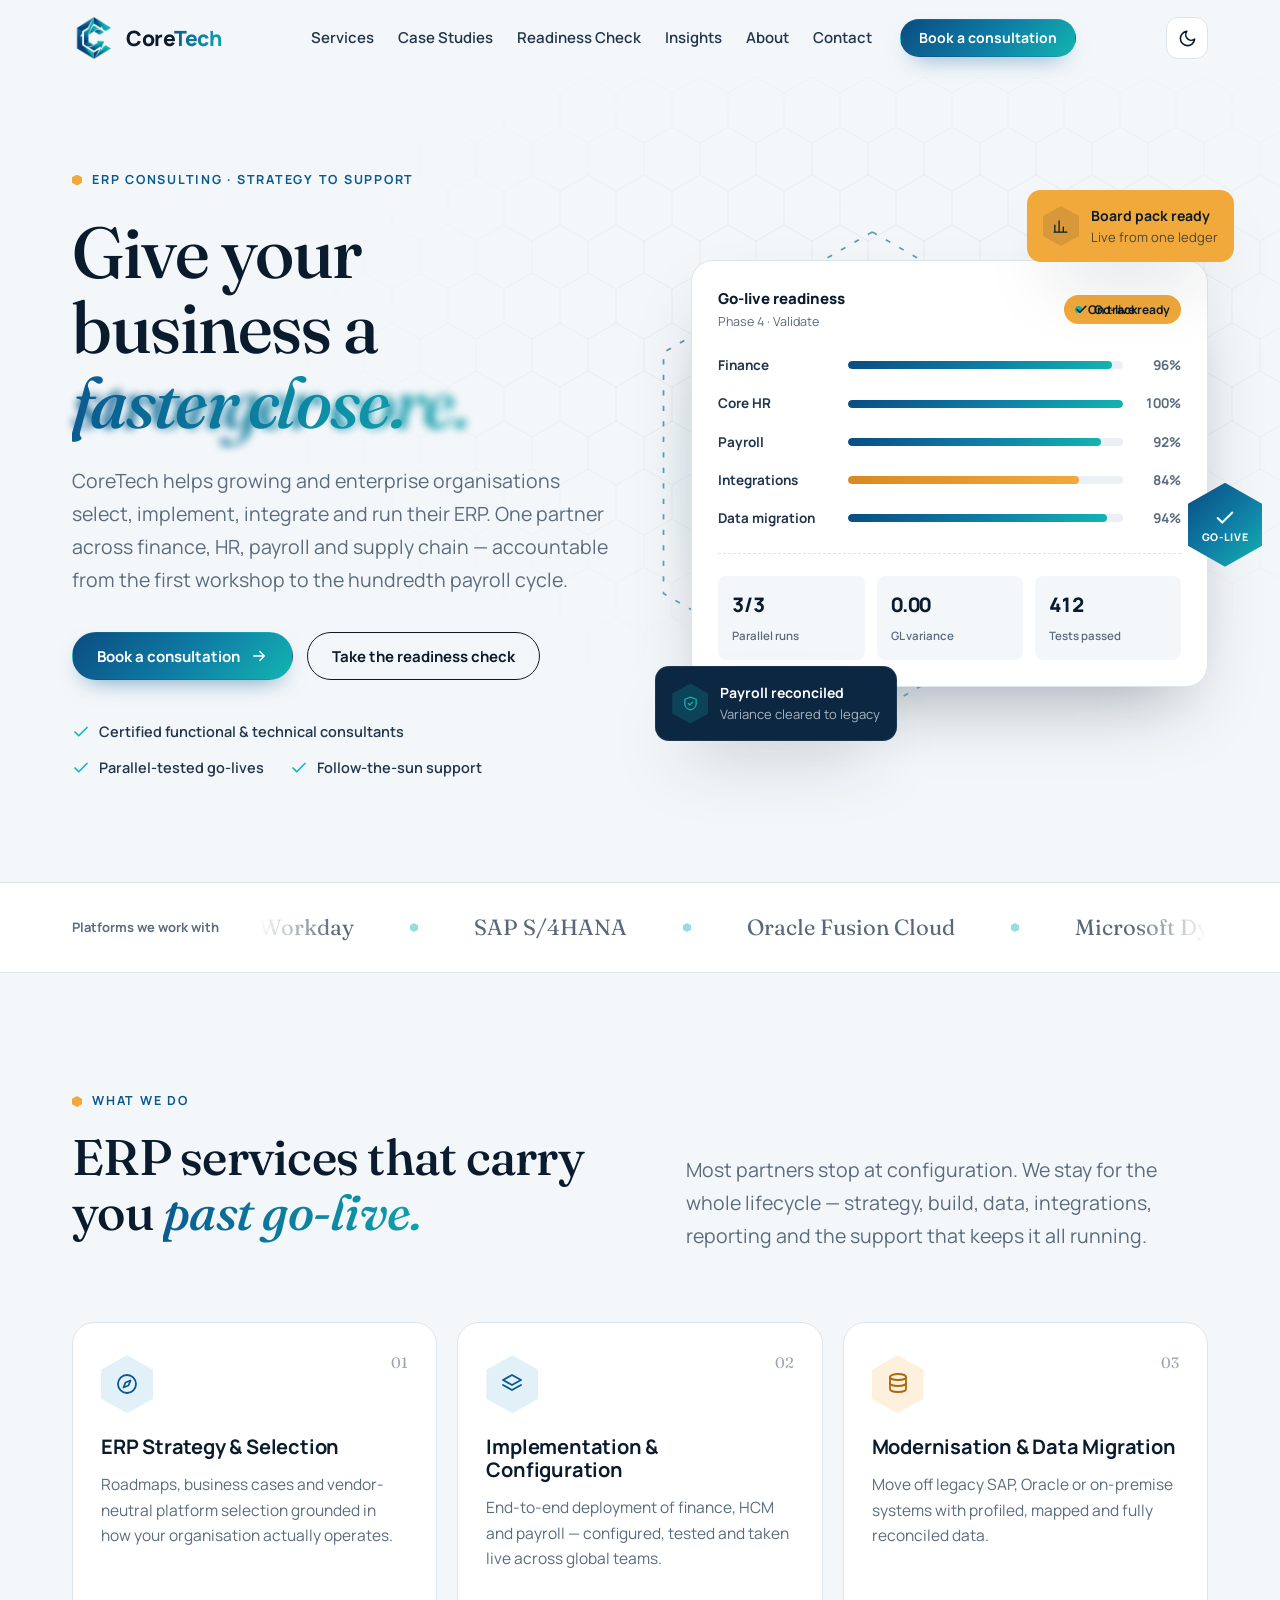
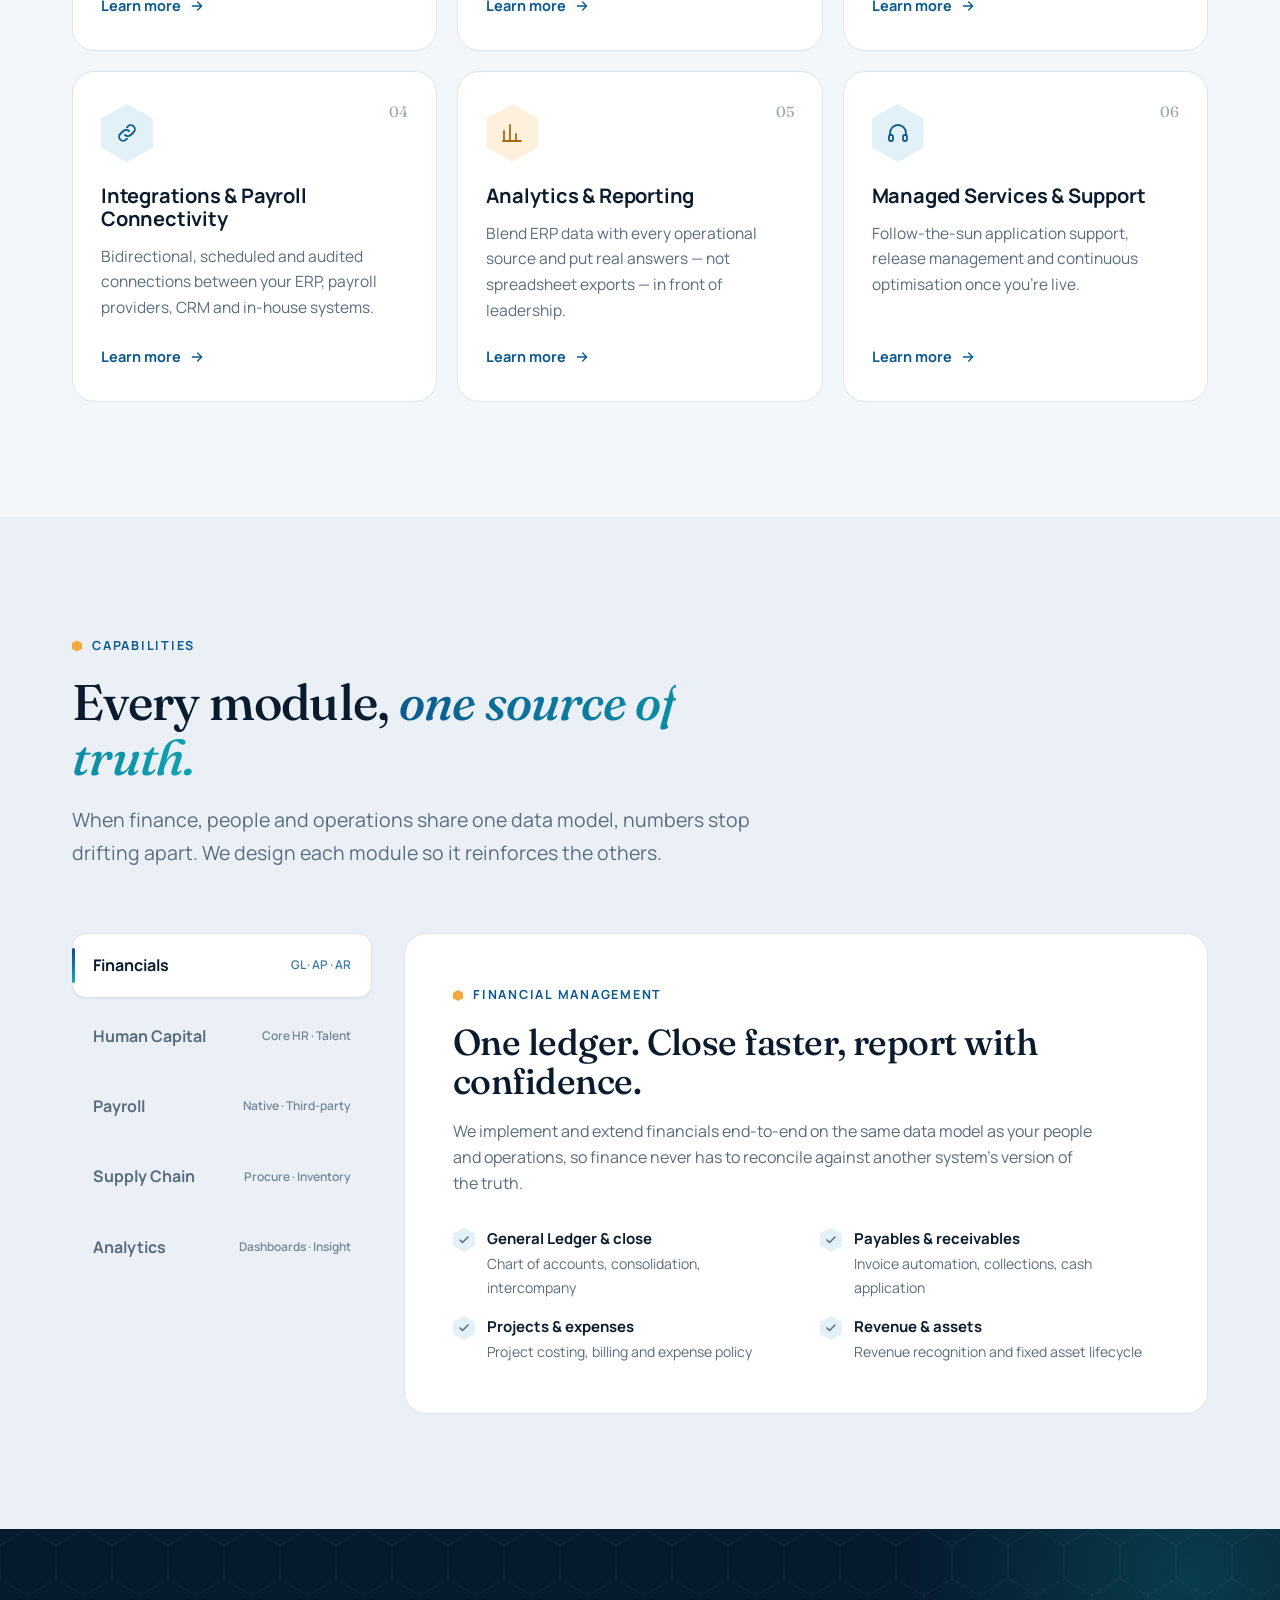
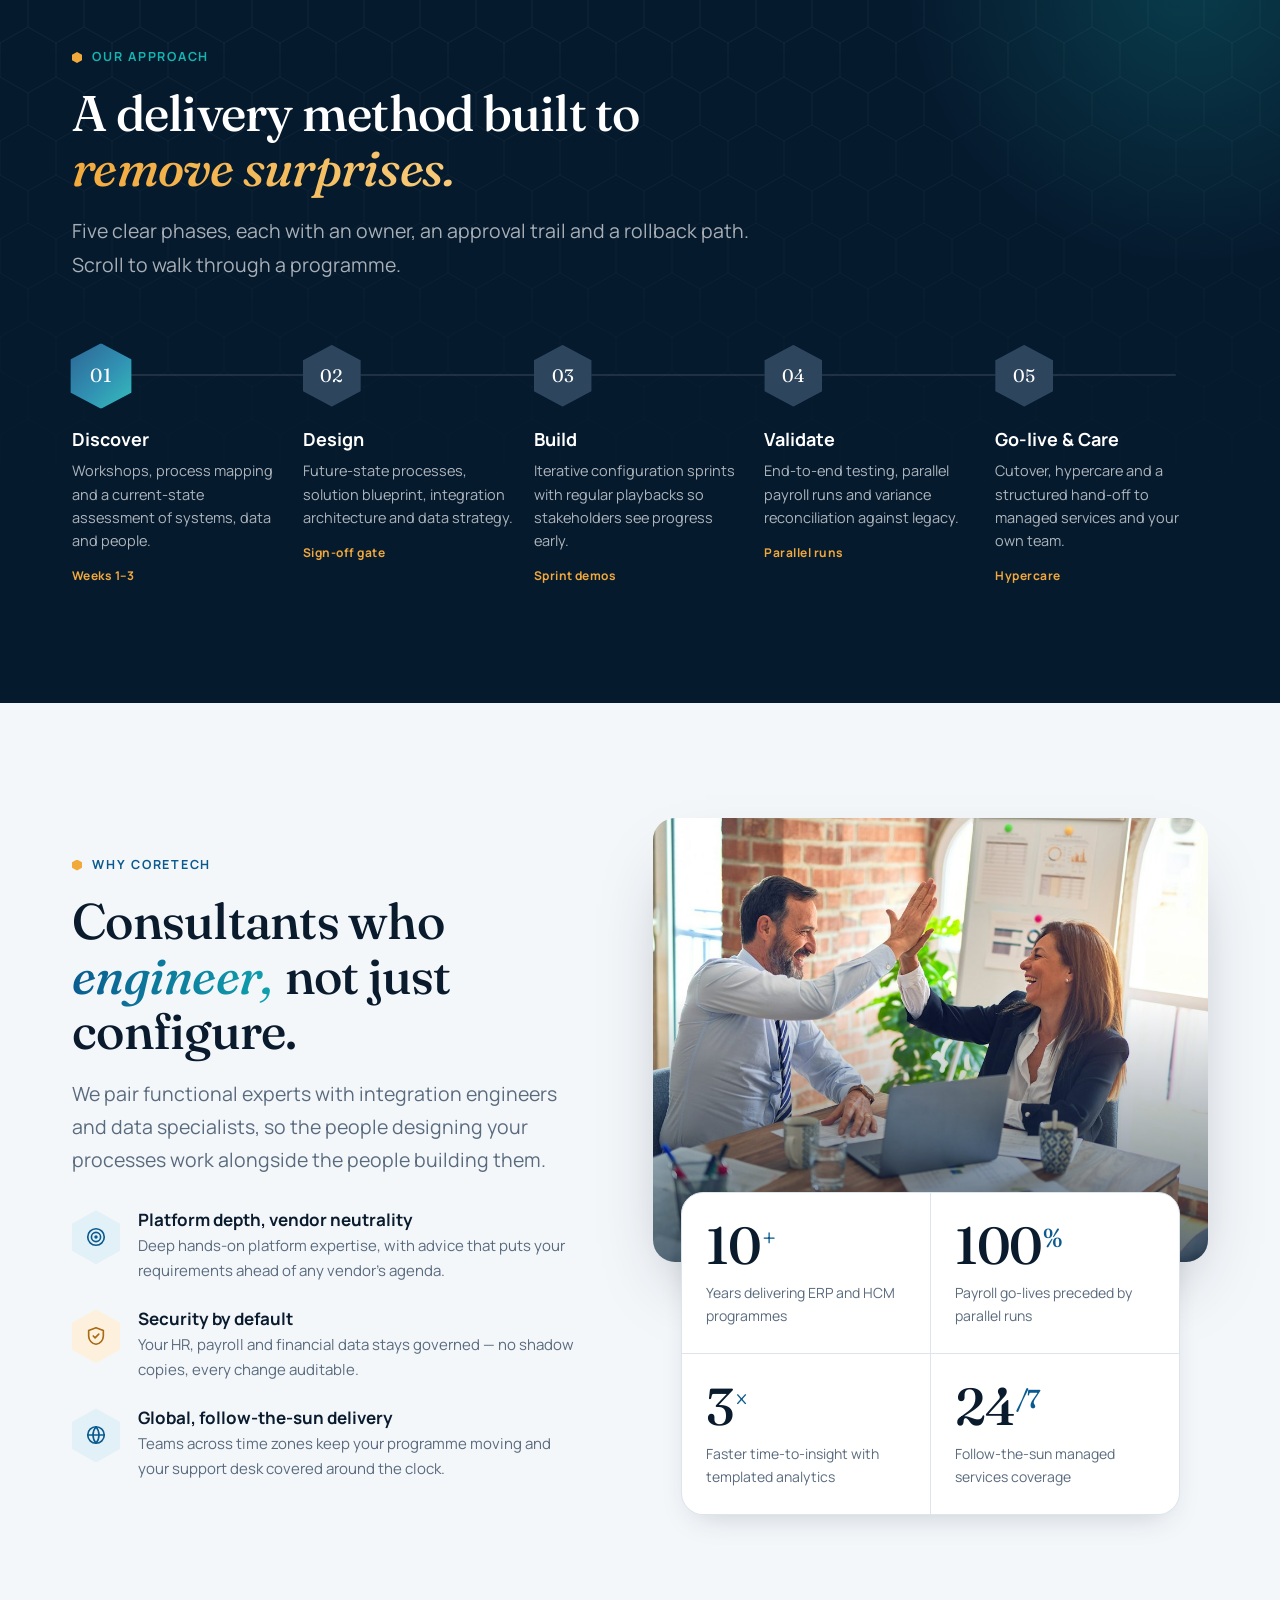
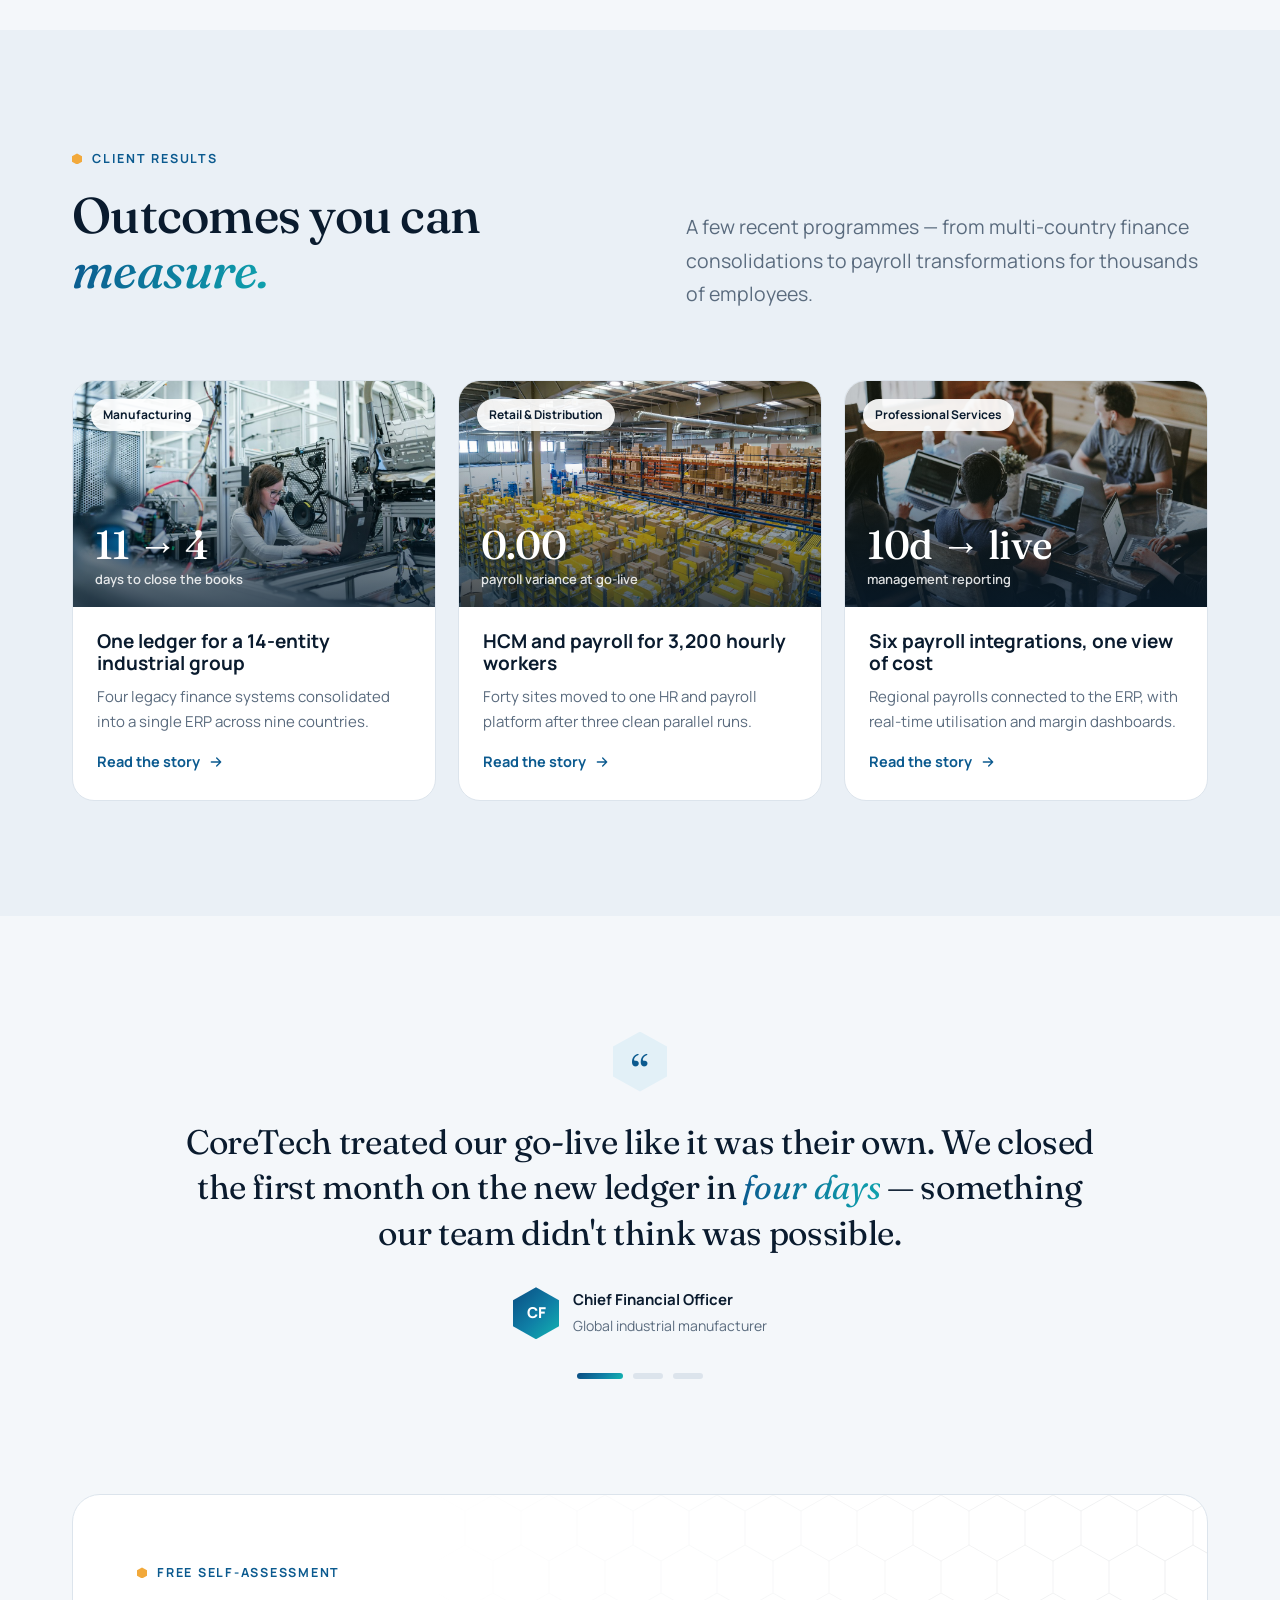
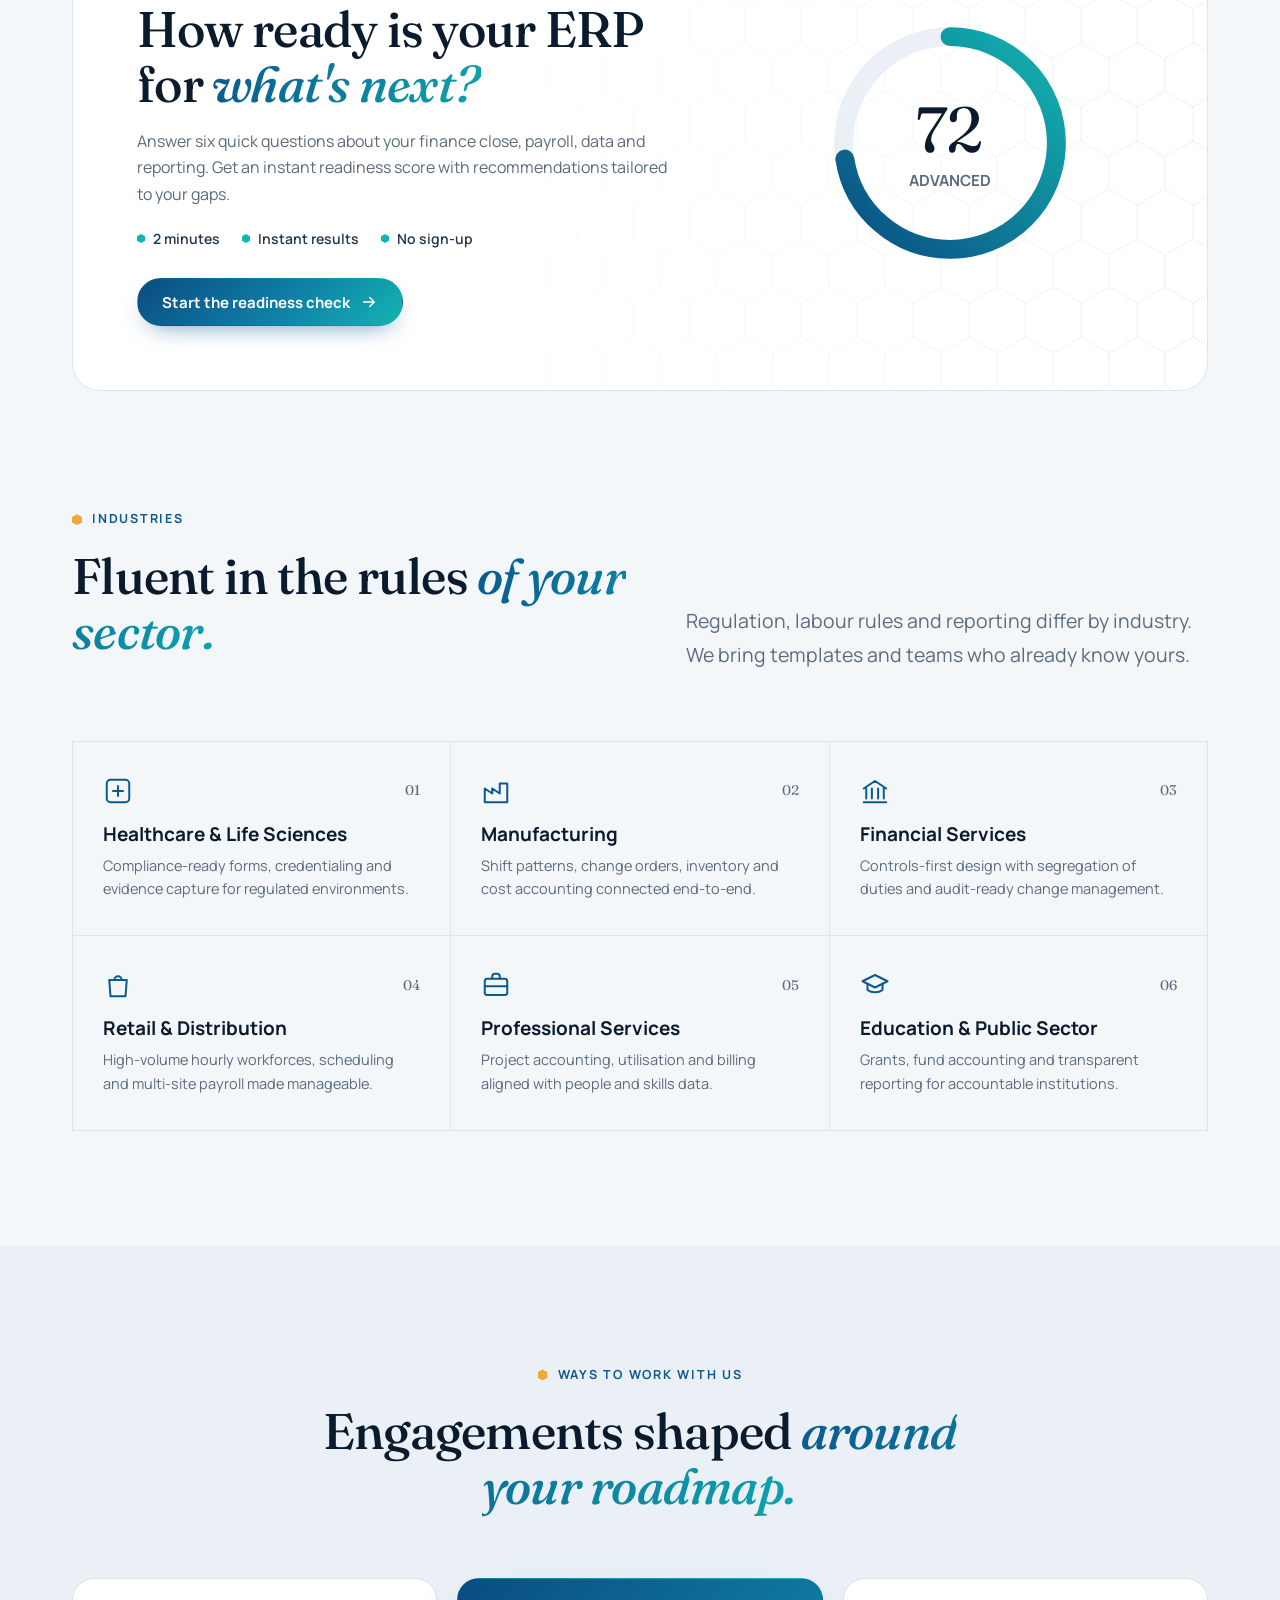
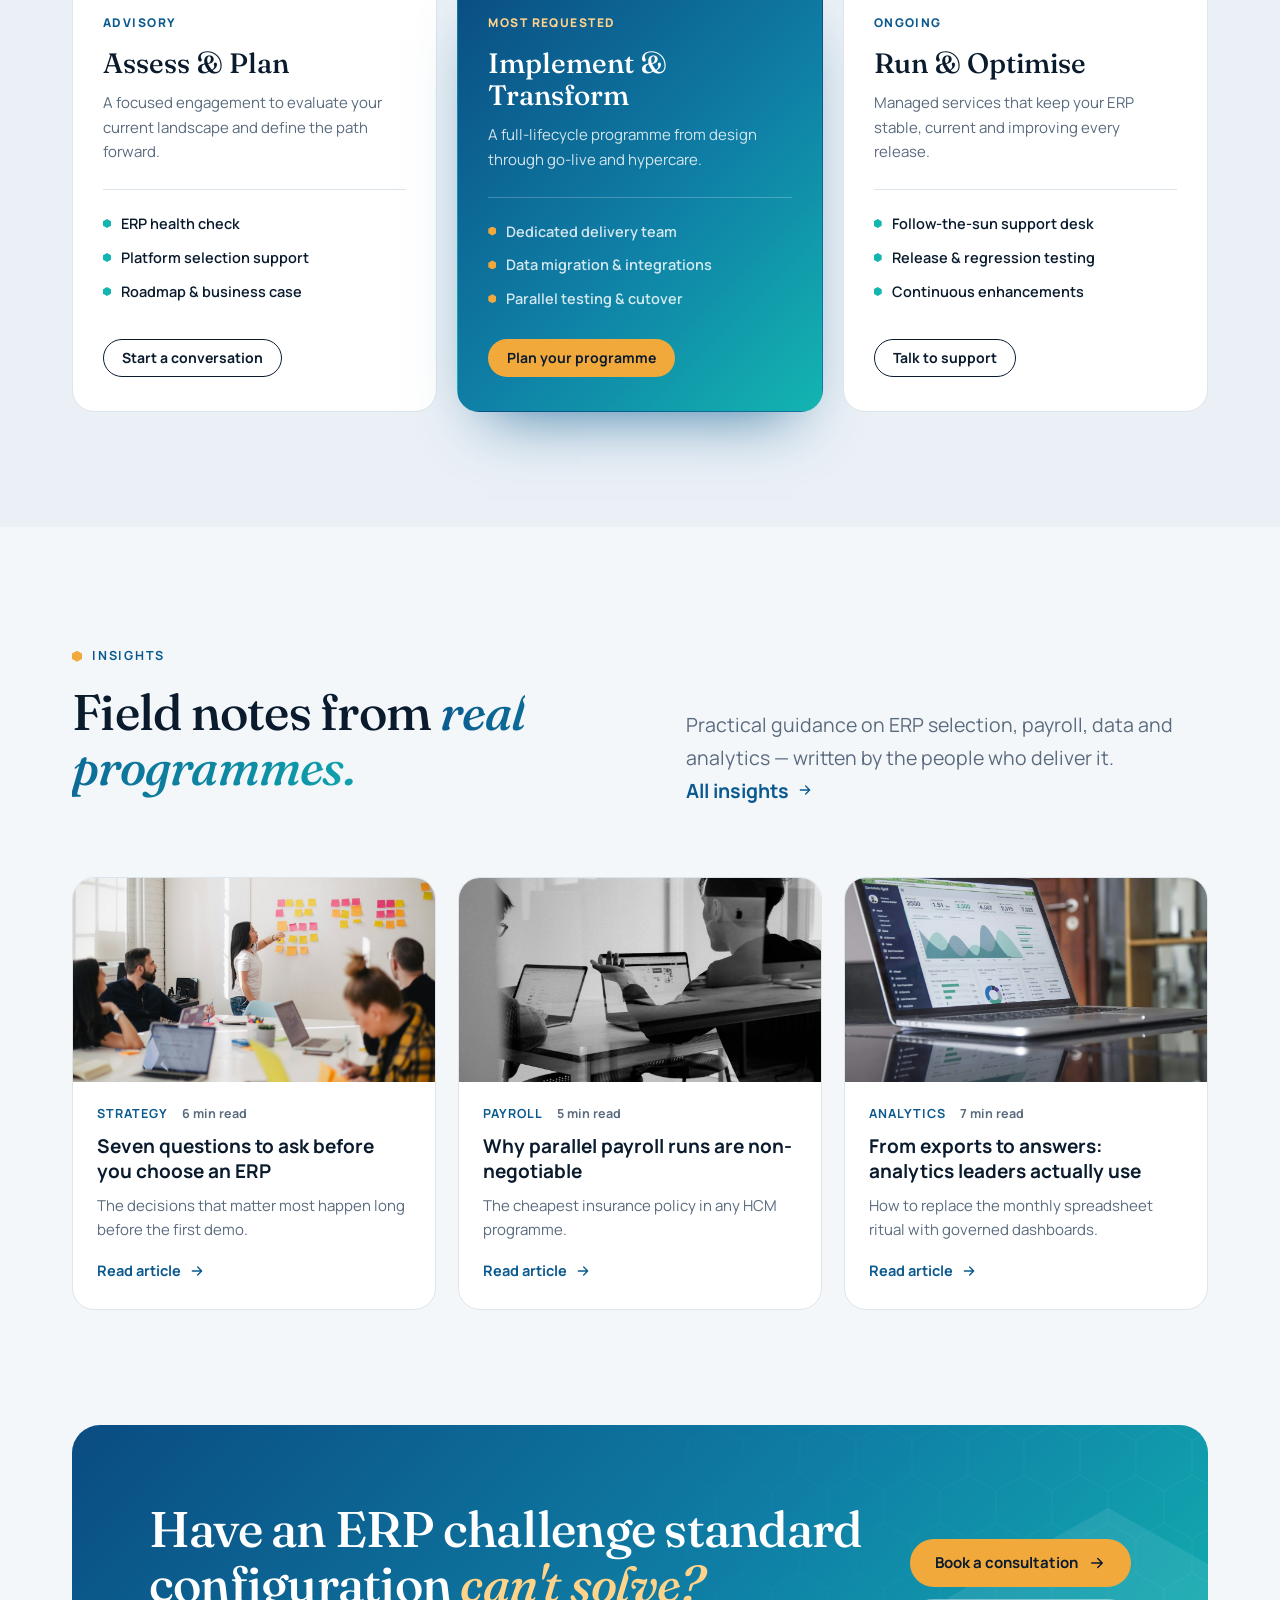
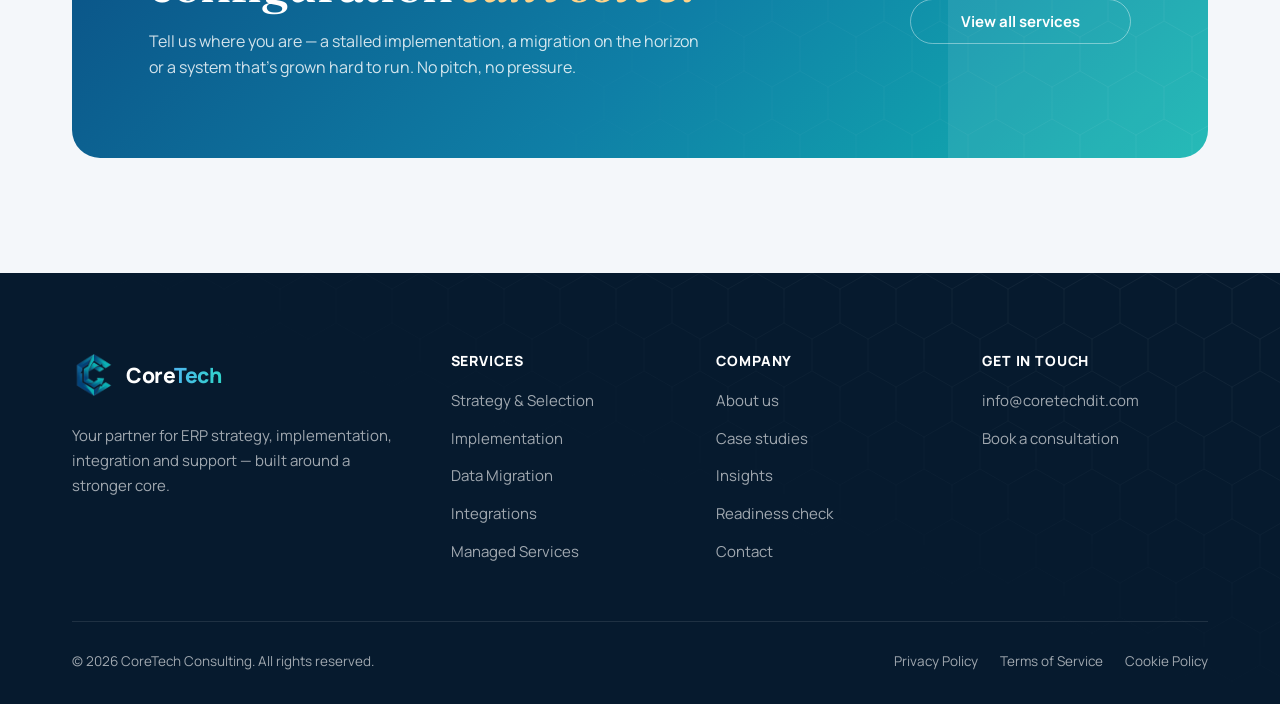
==== commit d364a37c: "Update contact email to info@coretechdit.com Co-Authored-By: Claude Opus 5.5 <noreply@anthropic.com>" ====
--- a/index.html
+++ b/index.html
@@ -460,7 +460,7 @@
         <div class="footer-col">
           <h3>Get in touch</h3>
           <ul>
-            <li><a href="mailto:info@coretechconsulting.com">info@coretechconsulting.com</a></li>
+            <li><a href="mailto:info@coretechdit.com">info@coretechdit.com</a></li>
             <li><a href="contact.html">Book a consultation</a></li>
           </ul>
         </div>
